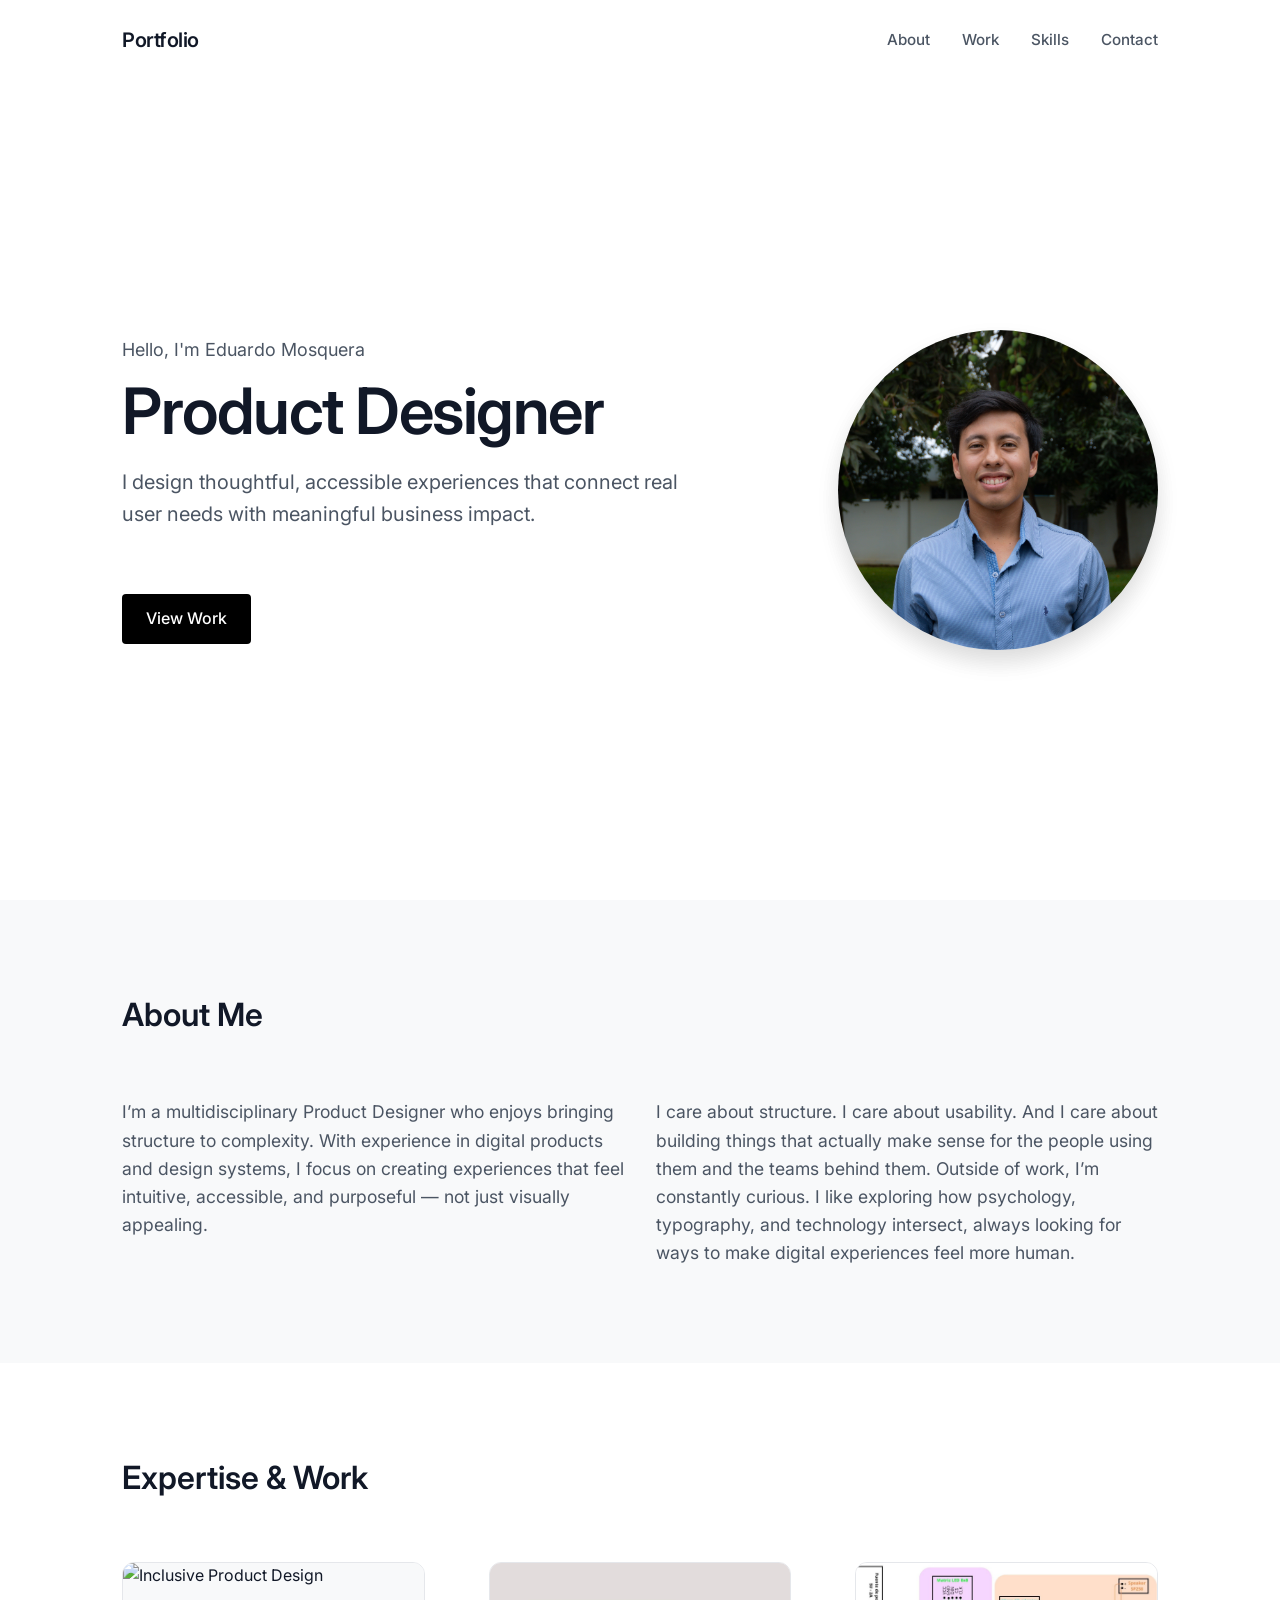
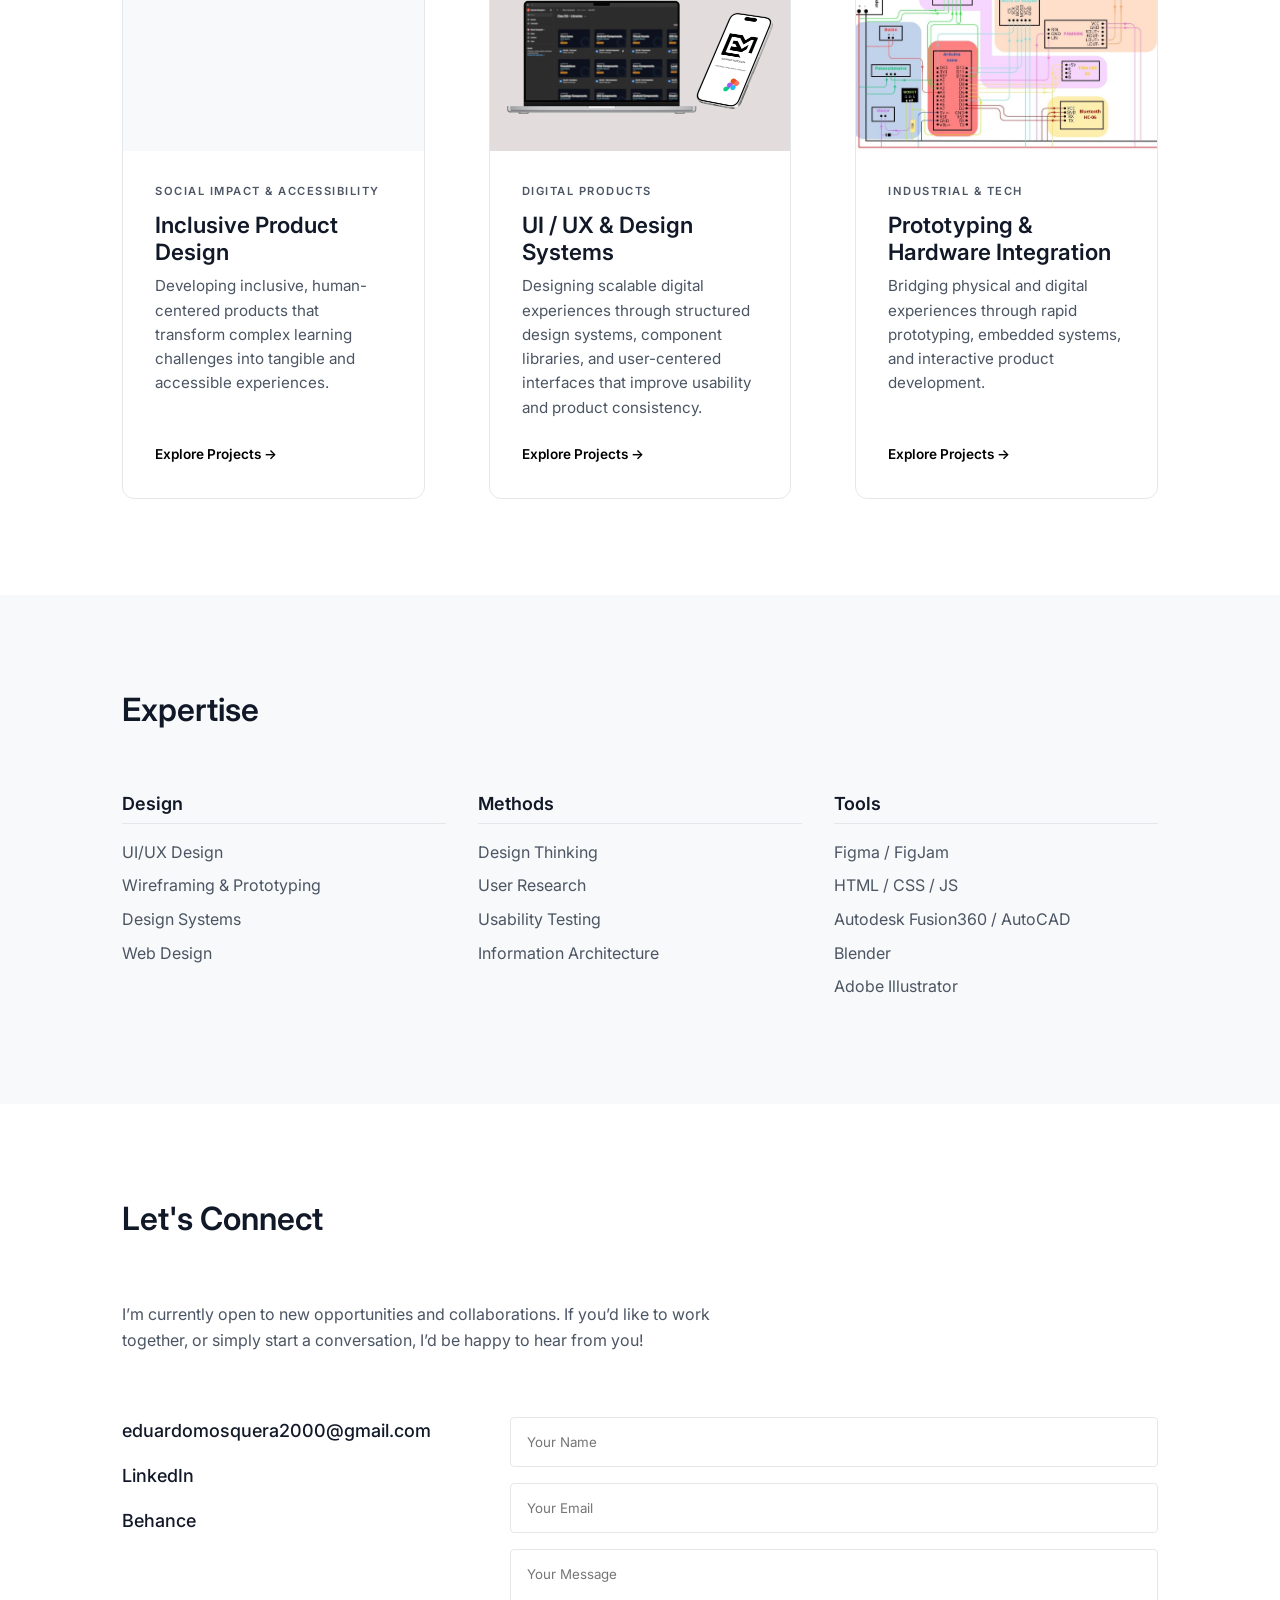
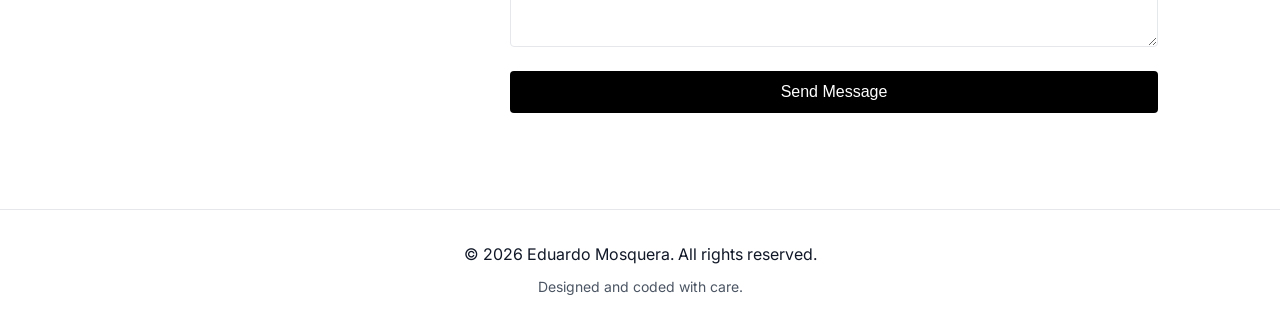
==== index.html @ 718bc2f7 "Update index.html" ====
<!DOCTYPE html>
<html lang="en">
<head>
  <meta charset="UTF-8">
  <meta name="viewport" content="width=device-width, initial-scale=1.0">
  <title>Eduardo Mosquera | Product Designer</title>
  <meta name="description" content="Portfolio of Eduardo Mosquera, a UI|UX-focused Product Designer.">
  
  <link rel="preconnect" href="https://fonts.googleapis.com">
  <link rel="preconnect" href="https://fonts.gstatic.com" crossorigin>
  <link href="https://fonts.googleapis.com/css2?family=Inter:wght@300;400;500;600&display=swap" rel="stylesheet">
  
  <link rel="stylesheet" href="style.css">
  
  <link rel="icon" type="image/png" href="assets/images/favicon.png">
  <link rel="apple-touch-icon" href="assets/images/favicon.png">
</head>
<body>

  <header id="header">
    <div class="container header-content">
      <a href="#" class="logo">Portfolio</a>
      <nav>
        <ul class="nav-links">
          <li><a href="#about">About</a></li>
          <li><a href="#projects">Work</a></li>
          <li><a href="#skills">Skills</a></li>
          <li><a href="#contact">Contact</a></li>
        </ul>
      </nav>
    </div>
  </header>

 <main>
  <section id="hero" class="container">
      <div class="hero-wrapper fade-in-up">
        
        <div class="hero-content">
          <p class="greeting">Hello, I'm Eduardo Mosquera</p>
          <h1 class="title">Product Designer</h1>
          <p class="value-prop">
            I design thoughtful, accessible experiences that connect real user needs with meaningful business impact.
          </p>
          <a href="#projects" class="btn btn-primary">View Work</a>
        </div>

        <div class="hero-image-container">
          <div class="profile-placeholder">
            <img src="assets/images/eduardo-profile.jpeg" alt="Eduardo Mosquera" class="profile-img">
          </div>
          
          </div>

      </div>
    </section>

    <section id="about" class="bg-alt">
      <div class="container section-content fade-in">
        <h2 class="section-title">About Me</h2>
        <div class="about-grid">
          <p>
            I’m a multidisciplinary Product Designer who enjoys bringing structure to complexity. With experience in digital products and design systems, I focus on creating experiences that feel intuitive, accessible, and purposeful — not just visually appealing.
          </p>
          <p>
            I care about structure. I care about usability. And I care about building things that actually make sense for the people using them and the teams behind them. Outside of work, I’m constantly curious. I like exploring how psychology, typography, and technology intersect, always looking for ways to make digital experiences feel more human.
          </p>
        </div>
      </div>
    </section>

    <section id="projects">
  <div class="container section-content fade-in">
    <h2 class="section-title">Expertise & Work</h2>
    <div class="projects-grid">
      
      <a href="category-inclusive-design.html" class="project-card">
        <div class="project-img-container">
          <img src="assets/images/inclusive-design-thumb.JPG" alt="Inclusive Product Design" class="project-img">
        </div>
        <div class="project-info">
          <span class="category-tag">Social Impact & Accessibility</span>
          <h3>Inclusive Product Design</h3>
          <p>Developing inclusive, human-centered products that transform complex learning challenges into tangible and accessible experiences.</p>
          <span class="view-more">Explore Projects →</span>
        </div>
      </a>

      <a href="category-ui-ux.html" class="project-card">
        <div class="project-img-container">
          <img src="assets/images/ui-ux-thumb.jpg" alt="UI/UX and Design Systems" class="project-img">
        </div>
        <div class="project-info">
          <span class="category-tag">Digital Products</span>
          <h3>UI / UX & Design Systems</h3>
          <p>Designing scalable digital experiences through structured design systems, component libraries, and user-centered interfaces that improve usability and product consistency.</p>
          <span class="view-more">Explore Projects →</span>
        </div>
      </a>

      <a href="category-prototyping.html" class="project-card">
        <div class="project-img-container">
          <img src="assets/images/hardware-thumb.jpg" alt="Prototyping and Hardware" class="project-img">
        </div>
        <div class="project-info">
          <span class="category-tag">Industrial & Tech</span>
          <h3>Prototyping & Hardware Integration</h3>
          <p>Bridging physical and digital experiences through rapid prototyping, embedded systems, and interactive product development.</p>
          <span class="view-more">Explore Projects →</span>
        </div>
      </a>

    </div>
  </div>
</section>

    <section id="skills" class="bg-alt">
      <div class="container section-content fade-in">
        <h2 class="section-title">Expertise</h2>
        <div class="skills-grid">
          <div class="skill-category">
            <h3>Design</h3>
            <ul>
              <li>UI/UX Design</li>
              <li>Wireframing & Prototyping</li>
              <li>Design Systems</li>
              <li>Web Design</li>
            </ul>
          </div>
          <div class="skill-category">
            <h3>Methods</h3>
            <ul>
              <li>Design Thinking</li>
              <li>User Research</li>
              <li>Usability Testing</li>
              <li>Information Architecture</li>
            </ul>
          </div>
          <div class="skill-category">
            <h3>Tools</h3>
            <ul>
              <li>Figma / FigJam</li>
              <li>HTML / CSS / JS</li>
              <li>Autodesk Fusion360 / AutoCAD</li>
              <li>Blender</li>
              <li>Adobe Illustrator</li>
            </ul>
          </div>
        </div>
      </div>
    </section>

    <section id="contact">
      <div class="container section-content fade-in">
        <h2 class="section-title">Let's Connect</h2>
        <p class="contact-subtitle">I’m currently open to new opportunities and collaborations. If you’d like to work together, or simply start a conversation, I’d be happy to hear from you!</p>
        
        <div class="contact-layout">
          <div class="contact-links">
            <a href="mailto:hello@example.com" class="contact-link">eduardomosquera2000@gmail.com</a>
            <a href="https://linkedin.com/in/eduardo-mosquera-design" target="_blank" rel="noopener noreferrer" class="contact-link">LinkedIn</a>
            <a href="https://behance.net/eduardomosquera1" target="_blank" rel="noopener noreferrer" class="contact-link">Behance</a>
          </div>
          
          <form class="contact-form" onsubmit="event.preventDefault();">
            <div class="form-group">
              <label for="name" class="sr-only">Name</label>
              <input type="text" id="name" placeholder="Your Name" required>
            </div>
            <div class="form-group">
              <label for="email" class="sr-only">Email</label>
              <input type="email" id="email" placeholder="Your Email" required>
            </div>
            <div class="form-group">
              <label for="message" class="sr-only">Message</label>
              <textarea id="message" rows="4" placeholder="Your Message" required></textarea>
            </div>
            <button type="submit" class="btn btn-primary">Send Message</button>
          </form>
        </div>
      </div>
    </section>
  </main>

  <footer>
    <div class="container">
      <p>&copy; <span id="year"></span> Eduardo Mosquera. All rights reserved.</p>
      <p class="footer-note">Designed and coded with care.</p>
    </div>
  </footer>

  <script src="script.js"></script>
</body>

</html>
---- style.css ----
/* =========================================
   Variables & Reset
   ========================================= */
:root {
  /* Colors */
  --bg-primary: #ffffff;
  --bg-alt: #f8f9fa;
  --text-primary: #111827;
  --text-secondary: #4b5563;
  --accent: #000000;
  --accent-hover: #374151;
  --border-color: #e5e7eb;

  /* Typography */
  --font-main: 'Inter', sans-serif;
  
  /* Spacing */
  --space-sm: 0.5rem;
  --space-md: 1rem;
  --space-lg: 2rem;
  --space-xl: 4rem;
  --space-2xl: 6rem;

  /* Layout */
  --max-width: 1100px;
  --header-height: 80px;

  /* Transitions */
  --transition-smooth: all 0.3s cubic-bezier(0.25, 0.8, 0.25, 1);
}

* {
  margin: 0;
  padding: 0;
  box-sizing: border-box;
}

html {
  scroll-behavior: smooth;
  scroll-padding-top: var(--header-height); /* Prevents header from hiding content */
}

body {
  font-family: var(--font-main);
  background-color: var(--bg-primary);
  color: var(--text-primary);
  line-height: 1.6;
  -webkit-font-smoothing: antialiased;
}

/* =========================================
   Typography & Utilities
   ========================================= */
h1, h2, h3 {
  font-weight: 600;
  line-height: 1.2;
}

a {
  text-decoration: none;
  color: inherit;
  transition: var(--transition-smooth);
}

.container {
  max-width: var(--max-width);
  margin: 0 auto;
  padding: 0 var(--space-lg);
}

.bg-alt {
  background-color: var(--bg-alt);
}

.section-title {
  font-size: 2rem;
  margin-bottom: var(--space-xl);
  position: relative;
}

.section-content {
  padding: var(--space-2xl) var(--space-lg);
}

.sr-only {
  position: absolute;
  width: 1px;
  height: 1px;
  padding: 0;
  margin: -1px;
  overflow: hidden;
  clip: rect(0, 0, 0, 0);
  border: 0;
}

/* =========================================
   Buttons
   ========================================= */
.btn {
  display: inline-block;
  padding: 0.75rem 1.5rem;
  font-weight: 500;
  border-radius: 4px;
  cursor: pointer;
  border: none;
  transition: var(--transition-smooth);
  font-size: 1rem;
}

.btn-primary {
  background-color: var(--accent);
  color: #ffffff;
}

.btn-primary:hover {
  background-color: var(--accent-hover);
  transform: translateY(-2px);
  box-shadow: 0 4px 12px rgba(0, 0, 0, 0.1);
}

/* =========================================
   Header & Navigation
   ========================================= */
header {
  position: fixed;
  top: 0;
  width: 100%;
  height: var(--header-height);
  background-color: rgba(255, 255, 255, 0.9);
  backdrop-filter: blur(8px);
  z-index: 1000;
  transition: box-shadow 0.3s ease;
}

header.scrolled {
  box-shadow: 0 1px 3px rgba(0, 0, 0, 0.05);
}

.header-content {
  display: flex;
  justify-content: space-between;
  align-items: center;
  height: 100%;
}

.logo {
  font-size: 1.25rem;
  font-weight: 600;
  letter-spacing: -0.5px;
}

.nav-links {
  list-style: none;
  display: flex;
  gap: var(--space-lg);
}

.nav-links a {
  font-size: 0.95rem;
  color: var(--text-secondary);
  font-weight: 500;
}

.nav-links a:hover {
  color: var(--accent);
}

/* =========================================
   Hero Section
   ========================================= */
#hero {
  min-height: 100vh;
  display: flex;
  align-items: center;
  padding-top: var(--header-height);
}

.hero-content {
  max-width: 600px;
}

.greeting {
  font-size: 1.125rem;
  color: var(--text-secondary);
  margin-bottom: var(--space-sm);
}

.title {
  font-size: clamp(3rem, 5vw, 4.5rem);
  letter-spacing: -1.5px;
  margin-bottom: var(--space-md);
}

.value-prop {
  font-size: 1.25rem;
  color: var(--text-secondary);
  margin-bottom: var(--space-xl);
}
.hero-wrapper {
  display: flex;
  flex-direction: column-reverse; /* On mobile, text is below the image */
  align-items: center;
  gap: var(--space-xl);
  width: 100%;
}

.hero-content {
  max-width: 600px;
  text-align: center; /* Center text on mobile to match the stacked image */
}

.hero-image-container {
  flex-shrink: 0;
}

/* Styles for the placeholder and the actual image */
.profile-placeholder,
.profile-img {
  width: 240px;
  height: 240px;
  border-radius: 50%; /* Makes it a perfect circle */
  object-fit: cover; /* Ensures your photo doesn't stretch */
  box-shadow: 0 12px 24px rgba(0, 0, 0, 0.08); /* Subtle elegance */
}

/* Specific to the placeholder to make it look neat until you add a real photo */
.profile-placeholder {
  background-color: var(--bg-alt);
  border: 1px solid var(--border-color);
  display: flex;
  align-items: center;
  justify-content: center;
  color: var(--text-secondary);
  font-size: 0.875rem;
}

/* Media Query for Tablets and Desktop */
@media (min-width: 768px) {
  .hero-wrapper {
    flex-direction: row; /* Side-by-side layout */
    justify-content: space-between;
  }
  
  .hero-content {
    text-align: left; /* Align text back to the left */
  }
  
  .profile-placeholder, 
  .profile-img {
    width: 320px;
    height: 320px;
  }
  }

/* =========================================
   About Section
   ========================================= */
.about-grid {
  display: grid;
  gap: var(--space-lg);
  color: var(--text-secondary);
  font-size: 1.1rem;
}

/* =========================================
   Projects Section (The 3 Pillars)
   ========================================= */

/* Grid layout optimized for 3 categories */
.projects-grid {
  display: grid;
  grid-template-columns: repeat(auto-fit, minmax(300px, 1fr));
  gap: var(--space-xl); /* Increased gap for more breathing room (whitespace) */
}

/* Base Card Style */
.project-card {
  background: var(--bg-primary);
  border: 1px solid var(--border-color);
  border-radius: 12px; /* Slightly rounder for a more modern feel */
  overflow: hidden;
  text-decoration: none; /* Removes link underline */
  color: inherit;       /* Keeps text color consistent */
  display: flex;
  flex-direction: column;
  transition: var(--transition-smooth);
}

.project-card:hover {
  transform: translateY(-8px);
  box-shadow: 0 20px 40px rgba(0, 0, 0, 0.08);
  border-color: var(--accent); /* Subtle highlight border */
}

/* Image Container with 16:10 Ratio */
.project-img-container {
  width: 100%;
  aspect-ratio: 16 / 10;
  overflow: hidden;
  background-color: var(--bg-alt);
}

.project-img {
  width: 100%;
  height: 100%;
  object-fit: cover;
  transition: transform 0.6s cubic-bezier(0.25, 0.8, 0.25, 1);
  display: block;
}

.project-card:hover .project-img {
  transform: scale(1.08); /* Smoother and slightly deeper zoom */
}

/* Content inside the card */
.project-info {
  padding: var(--space-lg);
  display: flex;
  flex-direction: column;
  flex-grow: 1; /* Ensures all cards match height if descriptions vary */
}

/* Small Label above Title */
.category-tag {
  display: block;
  font-size: 0.7rem;
  font-weight: 600;
  text-transform: uppercase;
  letter-spacing: 1.5px;
  color: var(--text-secondary);
  margin-bottom: 0.75rem;
}

.project-info h3 {
  margin-bottom: var(--space-sm);
  font-size: 1.4rem; /* Slightly larger title for impact */
  font-weight: 600;
}

.project-info p {
  font-size: 0.95rem;
  color: var(--text-secondary);
  line-height: 1.6;
  margin-bottom: auto; /* Pushes the "View more" to the bottom */
}

/* "Explore Projects" CTA at the bottom */
.view-more {
  display: inline-block;
  margin-top: 1.5rem;
  font-size: 0.85rem;
  font-weight: 600;
  color: var(--accent);
  transition: transform 0.3s ease;
}

/* Animation: Arrow moves right on hover */
.project-card:hover .view-more {
  transform: translateX(8px);
}

/* Desktop Polish: Ensure 3 columns if space allows */
@media (min-width: 1024px) {
  .projects-grid {
    grid-template-columns: repeat(3, 1fr);
  }
}
/* =========================================
   Skills Section
   ========================================= */
.skills-grid {
  display: grid;
  grid-template-columns: repeat(auto-fit, minmax(200px, 1fr));
  gap: var(--space-lg);
}

.skill-category h3 {
  font-size: 1.125rem;
  margin-bottom: var(--space-md);
  border-bottom: 1px solid var(--border-color);
  padding-bottom: var(--space-sm);
}

.skill-category ul {
  list-style: none;
}

.skill-category li {
  color: var(--text-secondary);
  margin-bottom: var(--space-sm);
}

/* =========================================
   Contact Section
   ========================================= */
.contact-subtitle {
  color: var(--text-secondary);
  margin-bottom: var(--space-xl);
  max-width: 600px;
}

.contact-layout {
  display: grid;
  grid-template-columns: 1fr;
  gap: var(--space-xl);
}

.contact-links {
  display: flex;
  flex-direction: column;
  gap: var(--space-md);
}

.contact-link {
  font-size: 1.125rem;
  font-weight: 500;
  display: inline-block;
  width: fit-content;
  position: relative;
}

.contact-link::after {
  content: '';
  position: absolute;
  width: 100%;
  height: 1px;
  bottom: 0;
  left: 0;
  background-color: var(--accent);
  transform: scaleX(0);
  transform-origin: bottom right;
  transition: transform 0.3s ease-out;
}

.contact-link:hover::after {
  transform: scaleX(1);
  transform-origin: bottom left;
}

.contact-form {
  display: flex;
  flex-direction: column;
  gap: var(--space-md);
}

.form-group input,
.form-group textarea {
  width: 100%;
  padding: 1rem;
  border: 1px solid var(--border-color);
  border-radius: 4px;
  font-family: var(--font-main);
  background-color: var(--bg-primary);
  transition: var(--transition-smooth);
}

.form-group input:focus,
.form-group textarea:focus {
  outline: none;
  border-color: var(--accent);
}

/* =========================================
   Footer
   ========================================= */
footer {
  padding: var(--space-lg) 0;
  text-align: center;
  border-top: 1px solid var(--border-color);
}

.footer-note {
  color: var(--text-secondary);
  font-size: 0.875rem;
  margin-top: var(--space-sm);
}

/* =========================================
   Animations & Media Queries
   ========================================= */

/* Initial states for JS Observer */
.fade-in {
  opacity: 0;
  transform: translateY(20px);
  transition: opacity 0.6s ease-out, transform 0.6s ease-out;
}

.fade-in.appear {
  opacity: 1;
  transform: translateY(0);
}

/* Custom CSS animation for Hero text load */
.fade-in-up {
  animation: fadeInUp 0.8s cubic-bezier(0.25, 0.8, 0.25, 1) forwards;
}

@keyframes fadeInUp {
  from { opacity: 0; transform: translateY(30px); }
  to { opacity: 1; transform: translateY(0); }
}

@media (min-width: 768px) {
  .about-grid {
    grid-template-columns: 1fr 1fr;
  }
  
  .contact-layout {
    grid-template-columns: 1fr 2fr;
  }
}

@media (max-width: 600px) {
  .nav-links {
    display: none; /* In a real scenario, you'd add a hamburger menu toggle here */
  }
}
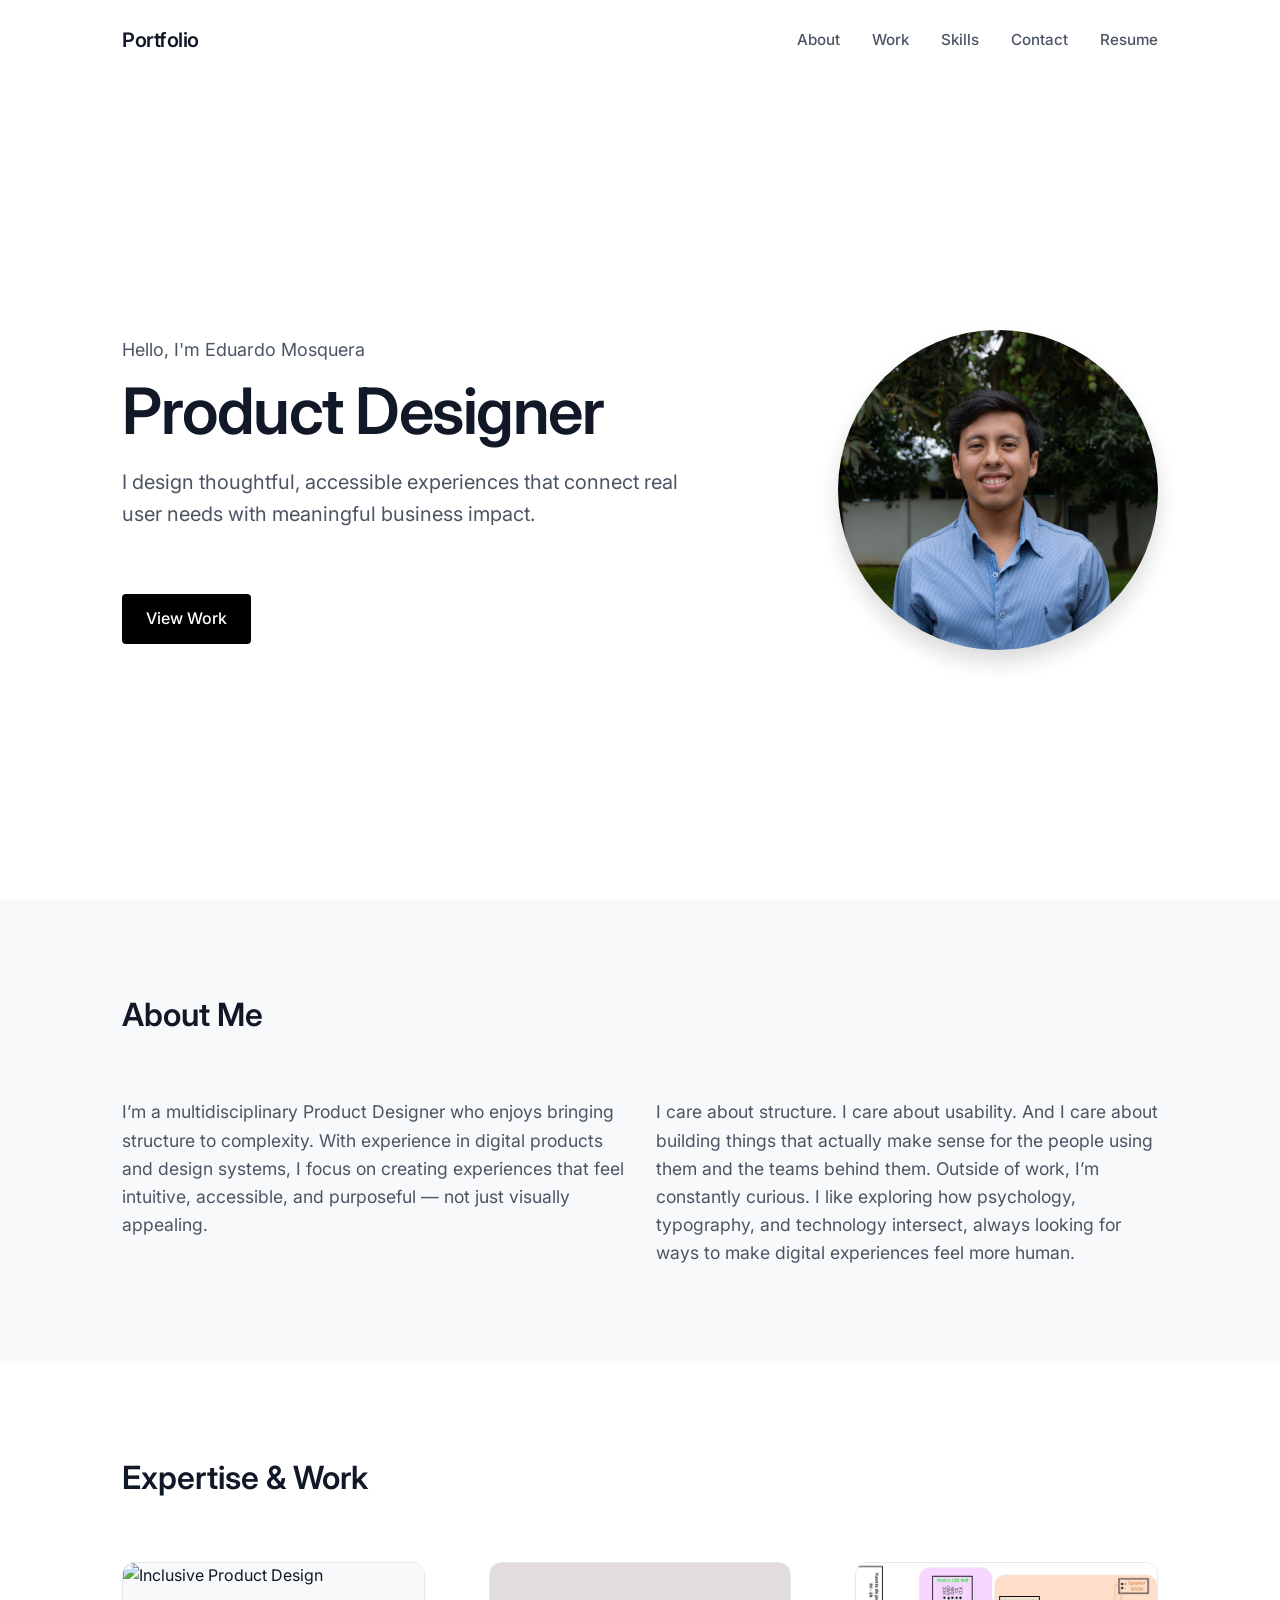
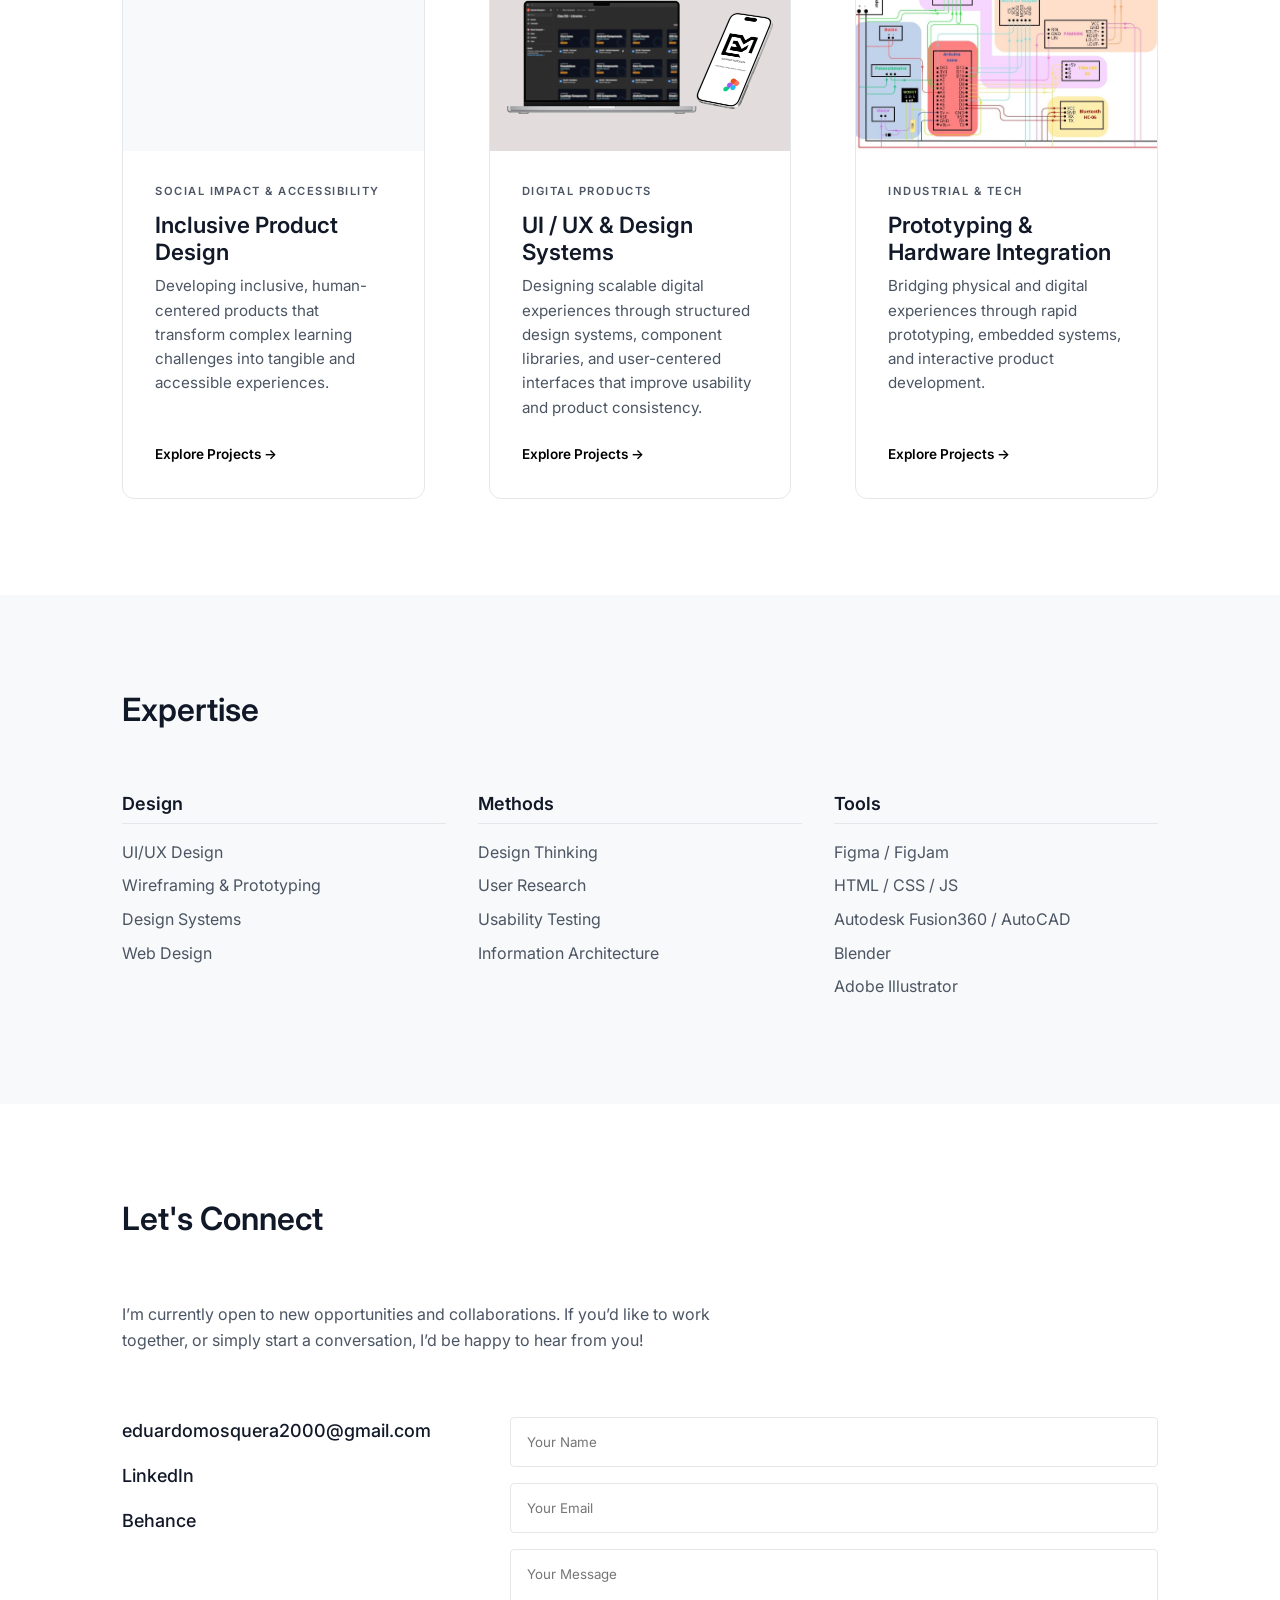
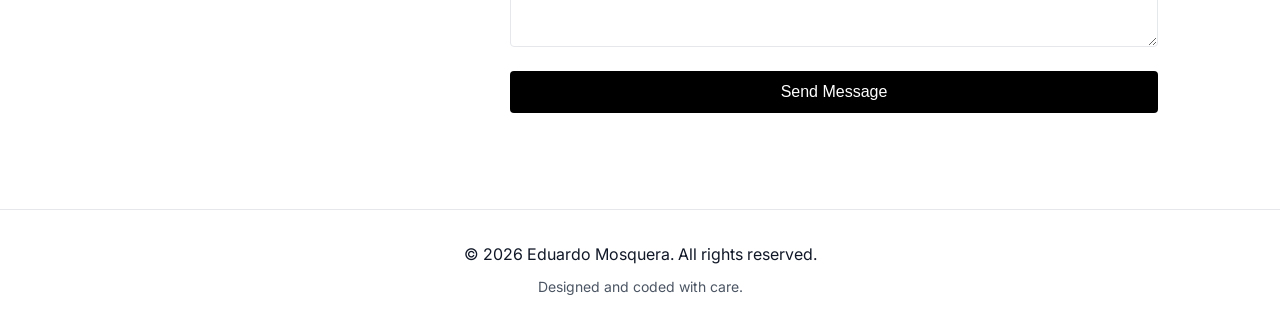
==== commit 050e88bf: "Update index.html added resume" ====
--- a/index.html
+++ b/index.html
@@ -26,6 +26,7 @@
           <li><a href="#projects">Work</a></li>
           <li><a href="#skills">Skills</a></li>
           <li><a href="#contact">Contact</a></li>
+          <li><a href="resume.html">Resume</a></li>
         </ul>
       </nav>
     </div>
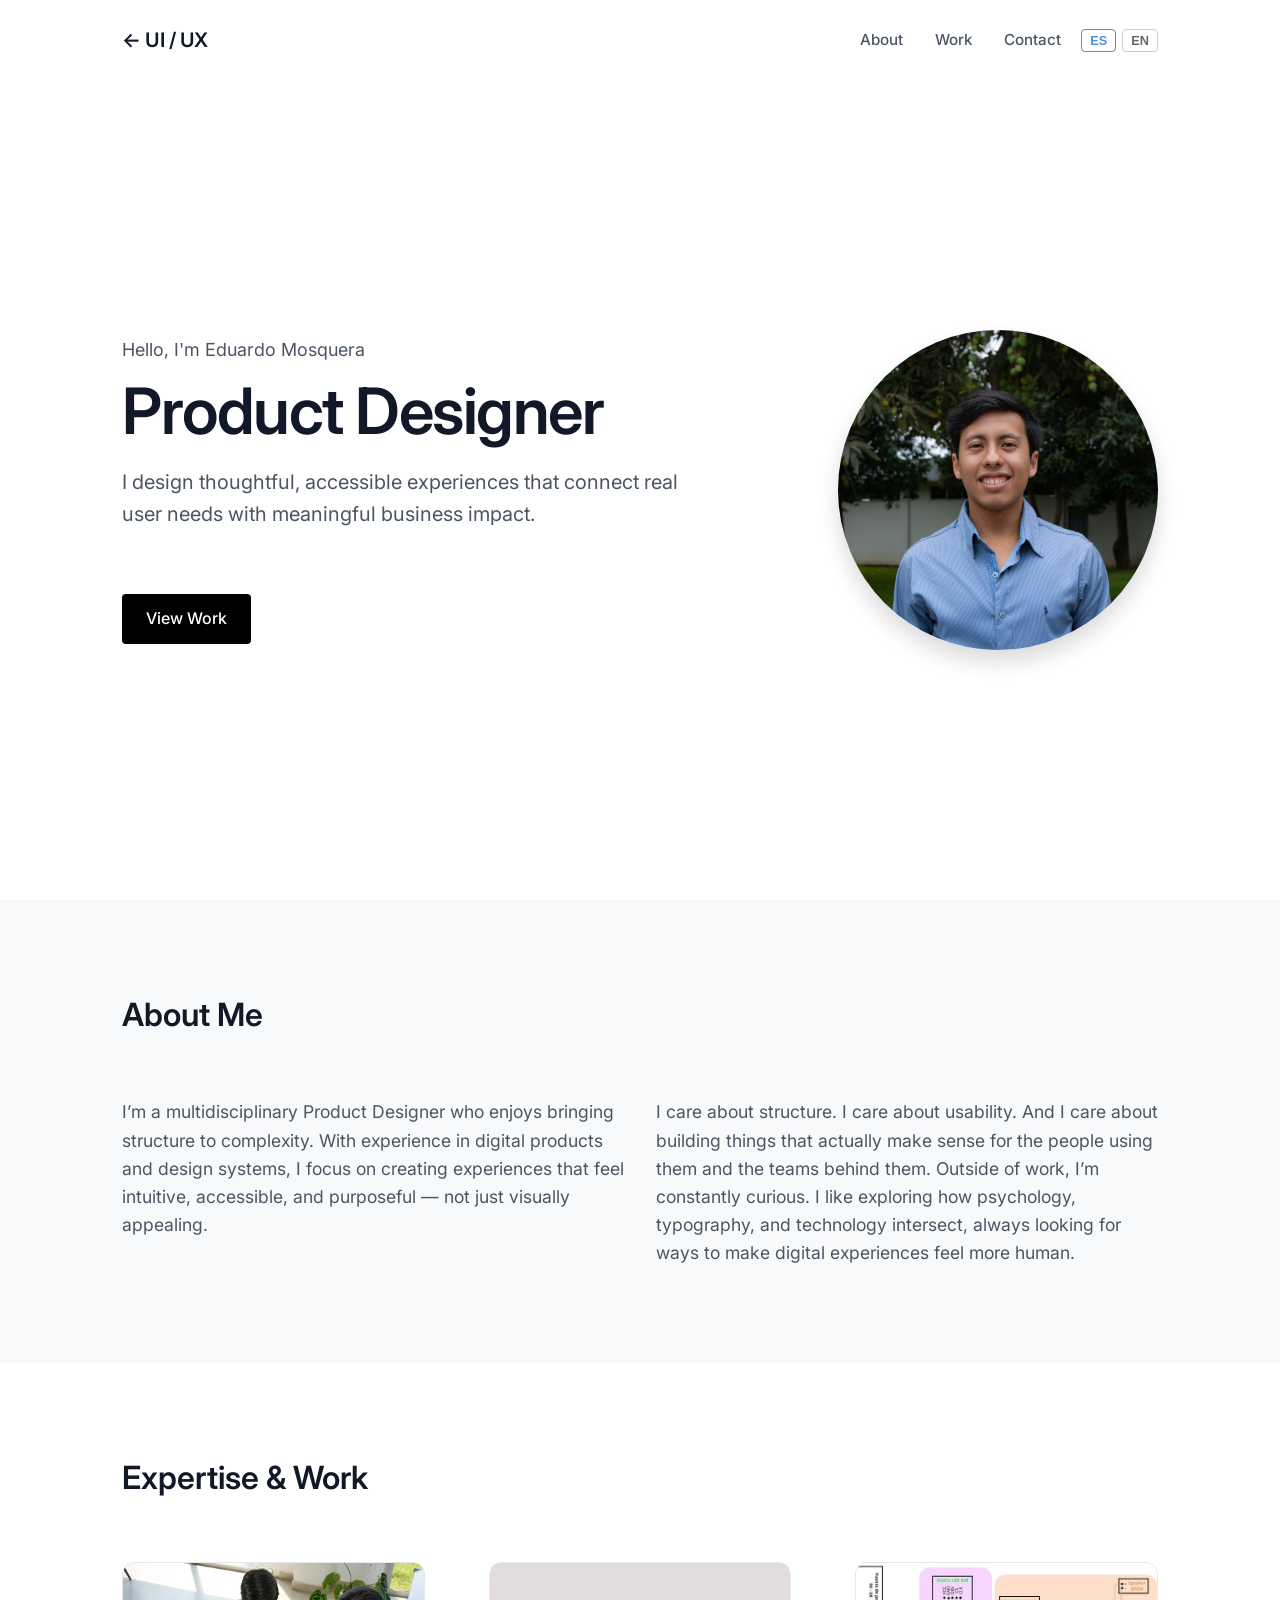
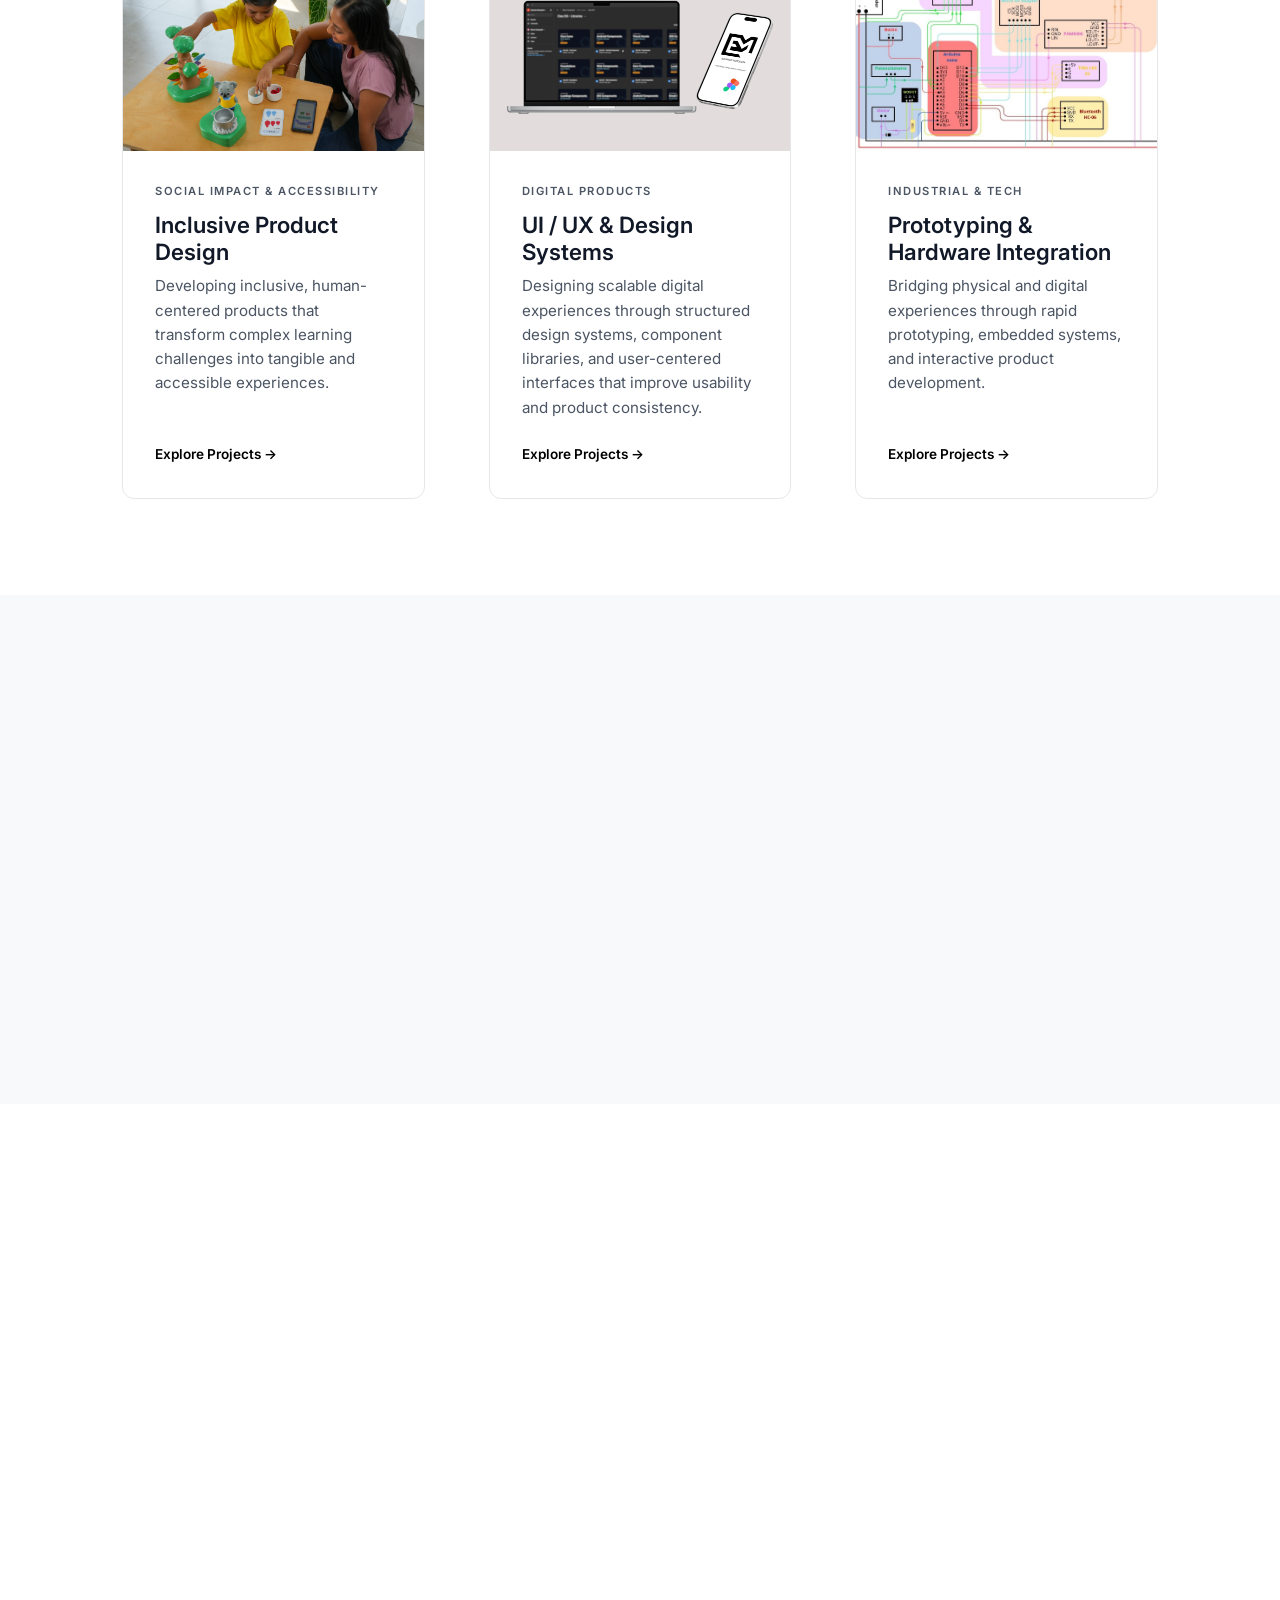
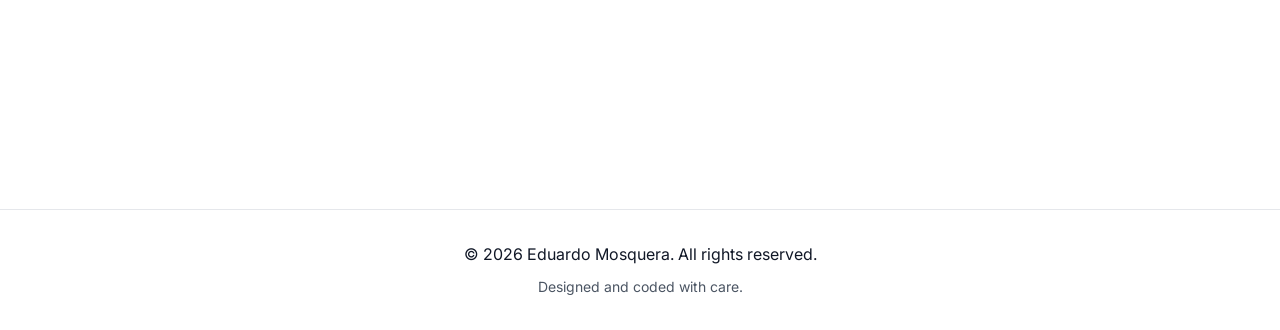
==== commit e9a5ee47: "Update index.html google translate" ====
--- a/index.html
+++ b/index.html
@@ -1,6 +1,7 @@
 <!DOCTYPE html>
 <html lang="en">
 <head>
+  <script src="https://t.contentsquare.net/uxa/6089cada52c6e.js"></script>
   <meta charset="UTF-8">
   <meta name="viewport" content="width=device-width, initial-scale=1.0">
   <title>Eduardo Mosquera | Product Designer</title>
@@ -11,29 +12,45 @@
   <link href="https://fonts.googleapis.com/css2?family=Inter:wght@300;400;500;600&display=swap" rel="stylesheet">
   
   <link rel="stylesheet" href="style.css">
-  
+
   <link rel="icon" type="image/png" href="assets/images/favicon.png">
   <link rel="apple-touch-icon" href="assets/images/favicon.png">
+
+  <!-- Estilos para los botones de idioma y ocultar banners de Google -->
+  <style>
+    .goog-te-banner-frame.skiptranslate, .goog-te-gadget-icon { display: none !important; }
+    body { top: 0px !important; }
+    .goog-tooltip { display: none !important; }
+    .goog-tooltip:hover { display: none !important; }
+    .goog-text-highlight { background-color: transparent !important; box-shadow: none !important; }
+  </style>
 </head>
 <body>
 
   <header id="header">
     <div class="container header-content">
-      <a href="#" class="logo">Portfolio</a>
-      <nav>
-        <ul class="nav-links">
+      <a href="category-ui-ux.html" class="logo">← UI / UX</a>
+      <nav style="display: flex; align-items: center; gap: 20px;">
+        <ul class="nav-links" style="margin: 0; padding: 0;">
           <li><a href="#about">About</a></li>
           <li><a href="#projects">Work</a></li>
-          <li><a href="#skills">Skills</a></li>
           <li><a href="#contact">Contact</a></li>
-          <li><a href="resume.html">Resume</a></li>
         </ul>
+
+        <!-- BOTONES VISIBLES PARA EL USUARIO -->
+        <div class="lang-selector" style="display: flex; align-items: center; gap: 6px;">
+          <button onclick="translatePage('es')" class="lang-btn" style="background: none; border: 1px solid #4A90E2; color: #4A90E2; padding: 3px 8px; border-radius: 4px; cursor: pointer; font-weight: bold; font-size: 0.8rem;">ES</button>
+          <button onclick="translatePage('en')" class="lang-btn" style="background: none; border: 1px solid #ccc; color: #666; padding: 3px 8px; border-radius: 4px; cursor: pointer; font-weight: bold; font-size: 0.8rem;">EN</button>
+        </div>
+
+        <!-- DIV OCULTO DONDE TRABAJA GOOGLE -->
+        <div id="google_translate_element" style="display:none;"></div>
       </nav>
     </div>
   </header>
 
- <main>
-  <section id="hero" class="container">
+  <main>
+    <section id="hero" class="container">
       <div class="hero-wrapper fade-in-up">
         
         <div class="hero-content">
@@ -49,8 +66,7 @@
           <div class="profile-placeholder">
             <img src="assets/images/eduardo-profile.jpeg" alt="Eduardo Mosquera" class="profile-img">
           </div>
-          
-          </div>
+        </div>
 
       </div>
     </section>
@@ -70,49 +86,49 @@
     </section>
 
     <section id="projects">
-  <div class="container section-content fade-in">
-    <h2 class="section-title">Expertise & Work</h2>
-    <div class="projects-grid">
-      
-      <a href="category-inclusive-design.html" class="project-card">
-        <div class="project-img-container">
-          <img src="assets/images/inclusive-design-thumb.JPG" alt="Inclusive Product Design" class="project-img">
-        </div>
-        <div class="project-info">
-          <span class="category-tag">Social Impact & Accessibility</span>
-          <h3>Inclusive Product Design</h3>
-          <p>Developing inclusive, human-centered products that transform complex learning challenges into tangible and accessible experiences.</p>
-          <span class="view-more">Explore Projects →</span>
-        </div>
-      </a>
-
-      <a href="category-ui-ux.html" class="project-card">
-        <div class="project-img-container">
-          <img src="assets/images/ui-ux-thumb.jpg" alt="UI/UX and Design Systems" class="project-img">
-        </div>
-        <div class="project-info">
-          <span class="category-tag">Digital Products</span>
-          <h3>UI / UX & Design Systems</h3>
-          <p>Designing scalable digital experiences through structured design systems, component libraries, and user-centered interfaces that improve usability and product consistency.</p>
-          <span class="view-more">Explore Projects →</span>
-        </div>
-      </a>
-
-      <a href="category-prototyping.html" class="project-card">
-        <div class="project-img-container">
-          <img src="assets/images/hardware-thumb.jpg" alt="Prototyping and Hardware" class="project-img">
-        </div>
-        <div class="project-info">
-          <span class="category-tag">Industrial & Tech</span>
-          <h3>Prototyping & Hardware Integration</h3>
-          <p>Bridging physical and digital experiences through rapid prototyping, embedded systems, and interactive product development.</p>
-          <span class="view-more">Explore Projects →</span>
-        </div>
-      </a>
-
-    </div>
-  </div>
-</section>
+      <div class="container section-content fade-in">
+        <h2 class="section-title">Expertise & Work</h2>
+        <div class="projects-grid">
+          
+          <a href="category-inclusive-design.html" class="project-card">
+            <div class="project-img-container">
+              <img src="assets/images/inclusive-design-thumb.jpg" alt="Inclusive Product Design" class="project-img">
+            </div>
+            <div class="project-info">
+              <span class="category-tag">Social Impact & Accessibility</span>
+              <h3>Inclusive Product Design</h3>
+              <p>Developing inclusive, human-centered products that transform complex learning challenges into tangible and accessible experiences.</p>
+              <span class="view-more">Explore Projects →</span>
+            </div>
+          </a>
+
+          <a href="category-ui-ux.html" class="project-card">
+            <div class="project-img-container">
+              <img src="assets/images/ui-ux-thumb.jpg" alt="UI/UX and Design Systems" class="project-img">
+            </div>
+            <div class="project-info">
+              <span class="category-tag">Digital Products</span>
+              <h3>UI / UX & Design Systems</h3>
+              <p>Designing scalable digital experiences through structured design systems, component libraries, and user-centered interfaces that improve usability and product consistency.</p>
+              <span class="view-more">Explore Projects →</span>
+            </div>
+          </a>
+
+          <a href="category-prototyping.html" class="project-card">
+            <div class="project-img-container">
+              <img src="assets/images/hardware-thumb.jpg" alt="Prototyping and Hardware" class="project-img">
+            </div>
+            <div class="project-info">
+              <span class="category-tag">Industrial & Tech</span>
+              <h3>Prototyping & Hardware Integration</h3>
+              <p>Bridging physical and digital experiences through rapid prototyping, embedded systems, and interactive product development.</p>
+              <span class="view-more">Explore Projects →</span>
+            </div>
+          </a>
+
+        </div>
+      </div>
+    </section>
 
     <section id="skills" class="bg-alt">
       <div class="container section-content fade-in">
@@ -157,23 +173,23 @@
         
         <div class="contact-layout">
           <div class="contact-links">
-            <a href="mailto:hello@example.com" class="contact-link">eduardomosquera2000@gmail.com</a>
+            <a href="mailto:eduardomosquera2000@gmail.com" class="contact-link">eduardomosquera2000@gmail.com</a>
             <a href="https://linkedin.com/in/eduardo-mosquera-design" target="_blank" rel="noopener noreferrer" class="contact-link">LinkedIn</a>
             <a href="https://behance.net/eduardomosquera1" target="_blank" rel="noopener noreferrer" class="contact-link">Behance</a>
           </div>
           
-          <form class="contact-form" onsubmit="event.preventDefault();">
+          <form class="contact-form" action="https://formspree.io/f/mbdqpdzl" method="POST">
             <div class="form-group">
               <label for="name" class="sr-only">Name</label>
-              <input type="text" id="name" placeholder="Your Name" required>
+              <input type="text" id="name" name="name" placeholder="Your Name" required>
             </div>
             <div class="form-group">
               <label for="email" class="sr-only">Email</label>
-              <input type="email" id="email" placeholder="Your Email" required>
+              <input type="email" id="email" name="email" placeholder="Your Email" required>
             </div>
             <div class="form-group">
               <label for="message" class="sr-only">Message</label>
-              <textarea id="message" rows="4" placeholder="Your Message" required></textarea>
+              <textarea id="message" name="message" rows="4" placeholder="Your Message" required></textarea>
             </div>
             <button type="submit" class="btn btn-primary">Send Message</button>
           </form>
@@ -190,8 +206,26 @@
   </footer>
 
   <script src="script.js"></script>
+
+  <!-- SCRIPTS DE TRADUCCIÓN (Al final de la página) -->
+  <script type="text/javascript">
+    function googleTranslateElementInit() {
+      new google.translate.TranslateElement({
+        pageLanguage: 'en',
+        includedLanguages: 'es,en',
+        autoDisplay: false
+      }, 'google_translate_element');
+    }
+
+    function translatePage(lang) {
+      const select = document.querySelector('.goog-te-combo');
+      if (select) {
+        select.value = lang;
+        select.dispatchEvent(new Event('change'));
+      }
+    }
+  </script>
+  <script type="text/javascript" src="//translate.google.com/translate_a/element.js?cb=googleTranslateElementInit"></script>
+
 </body>
-
 </html>
-
-
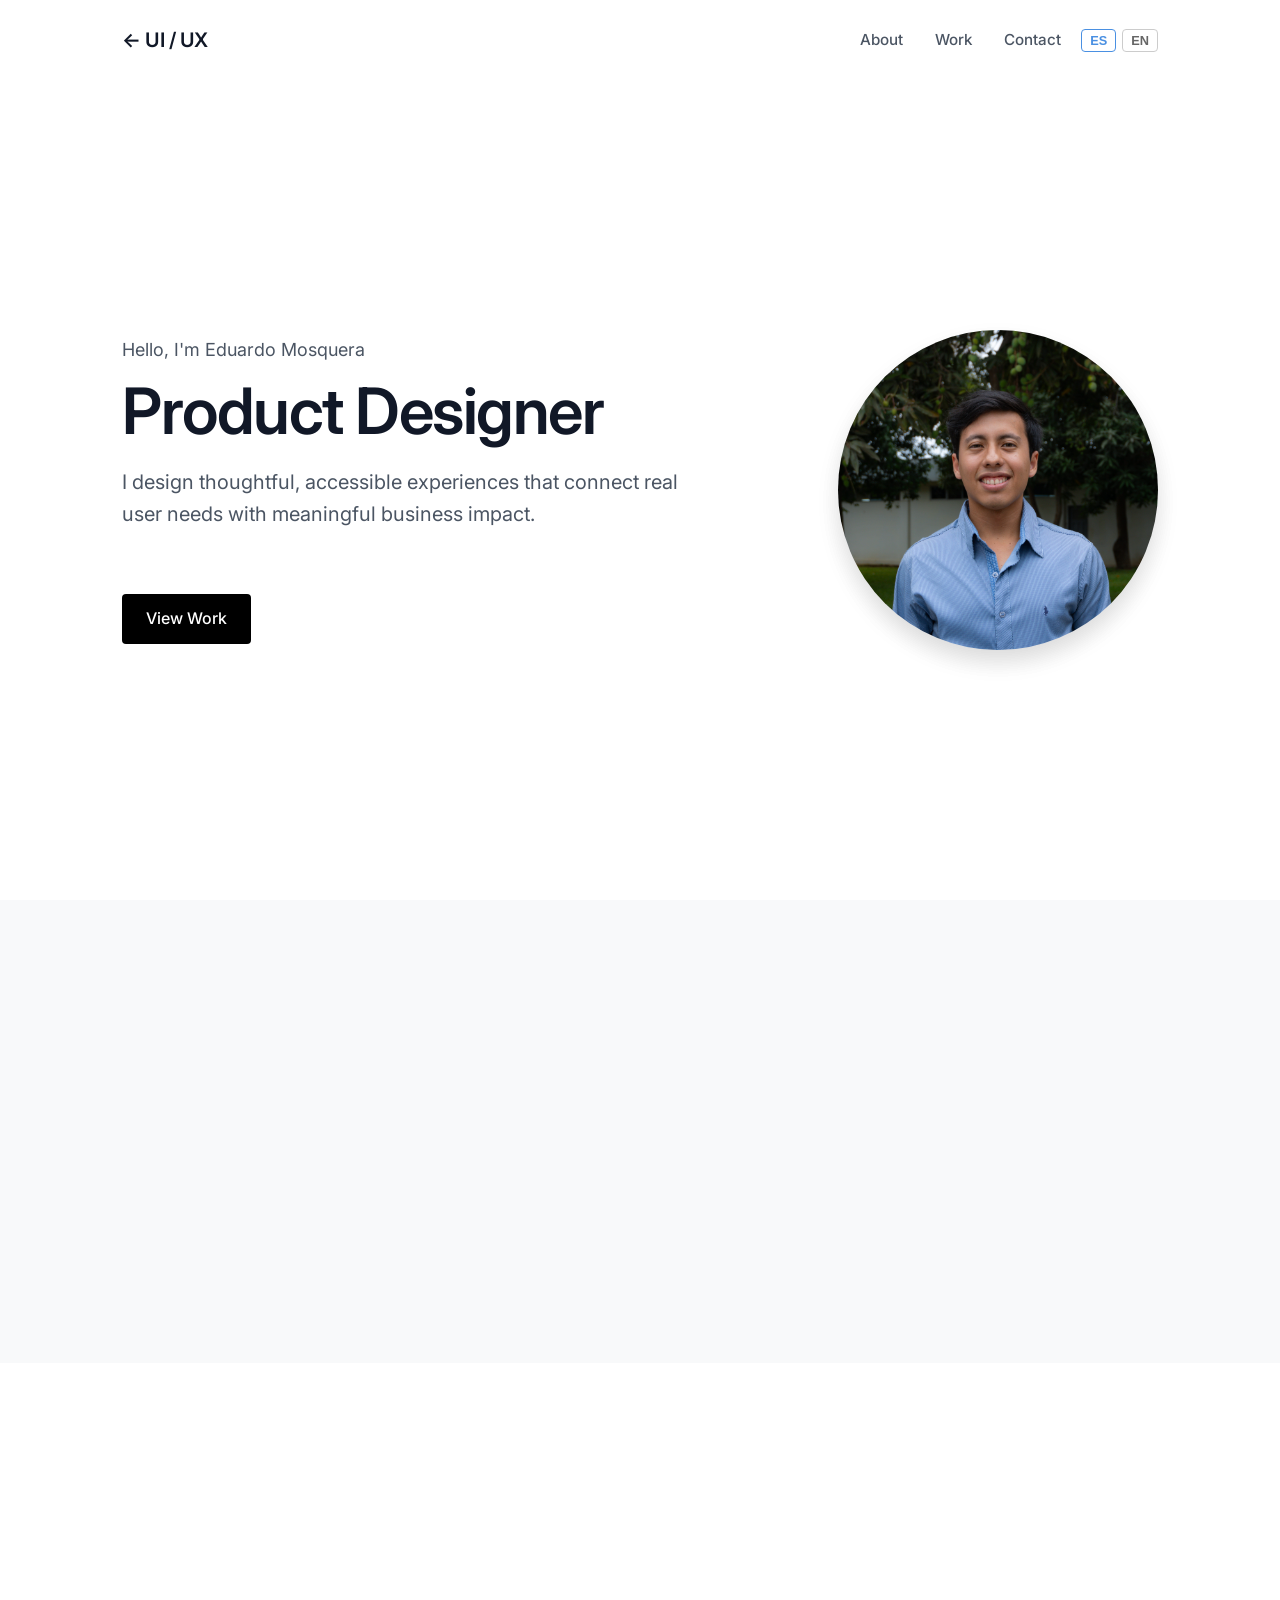
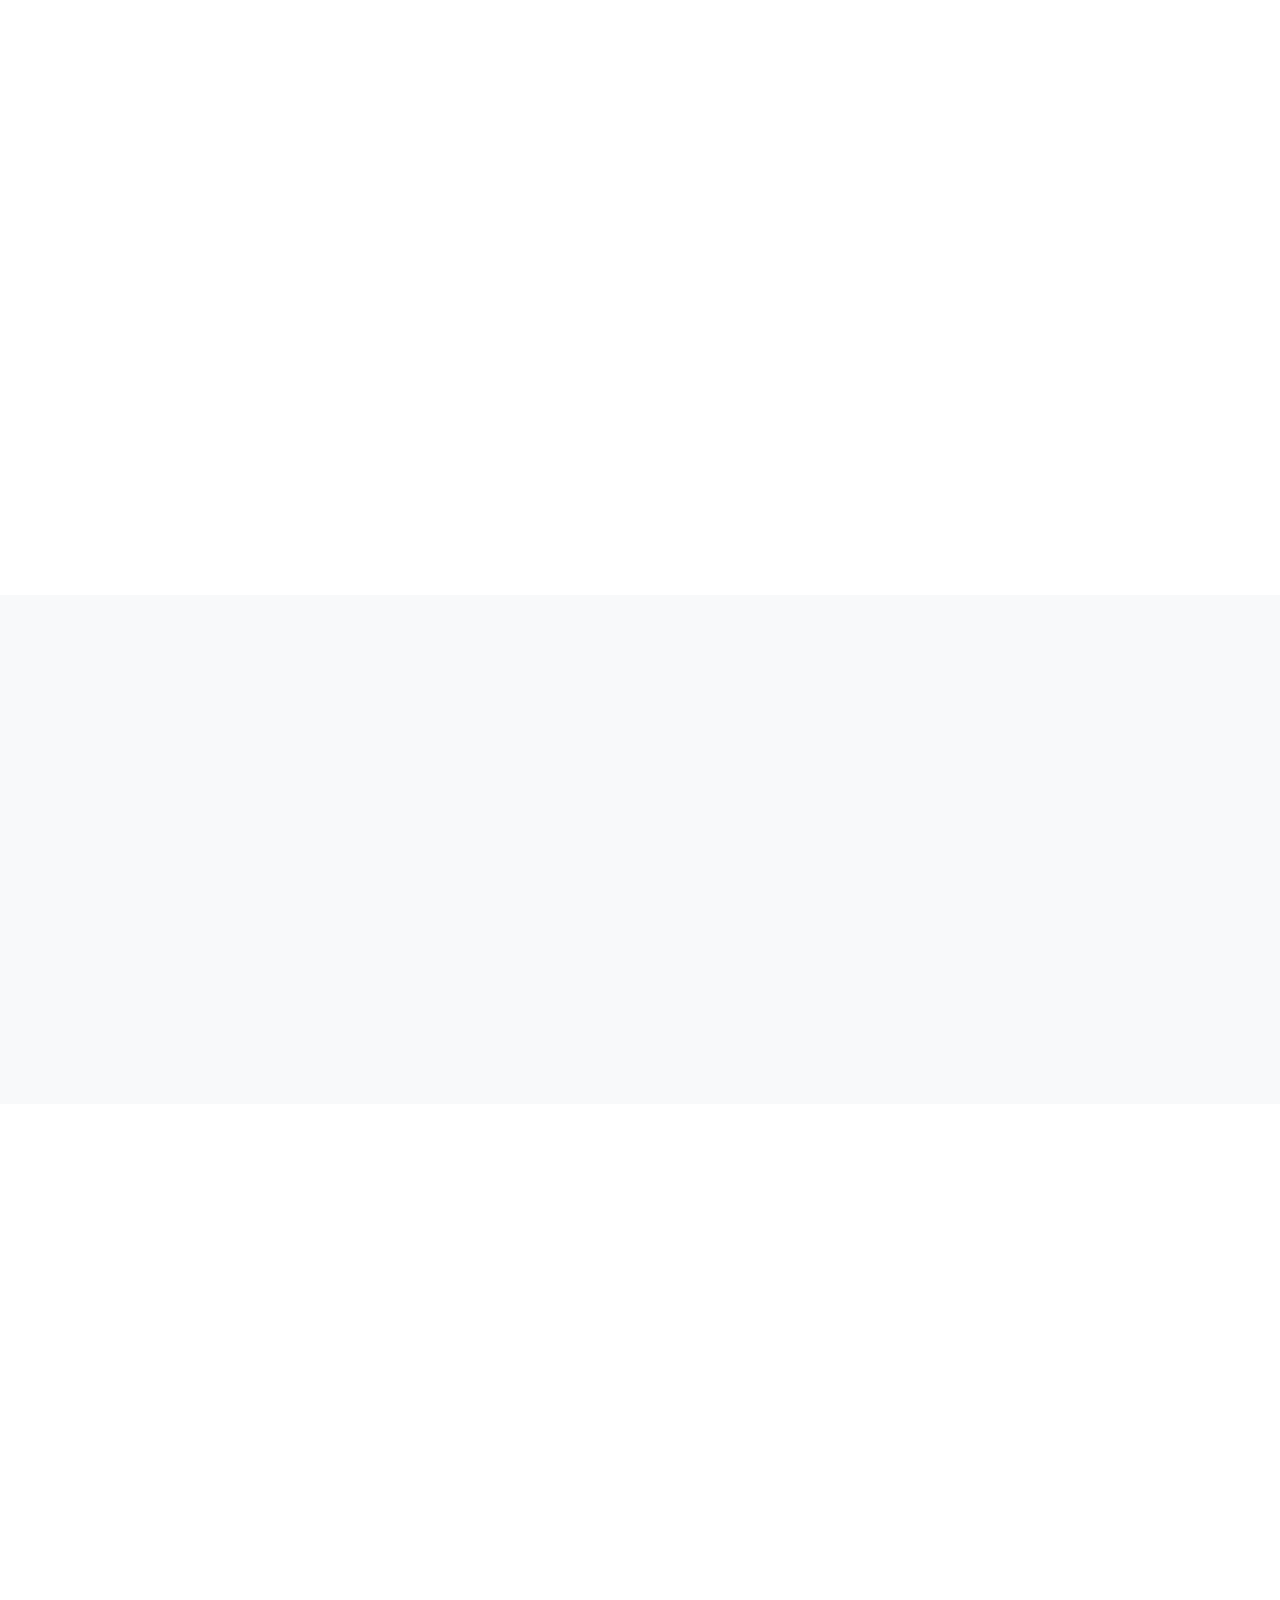
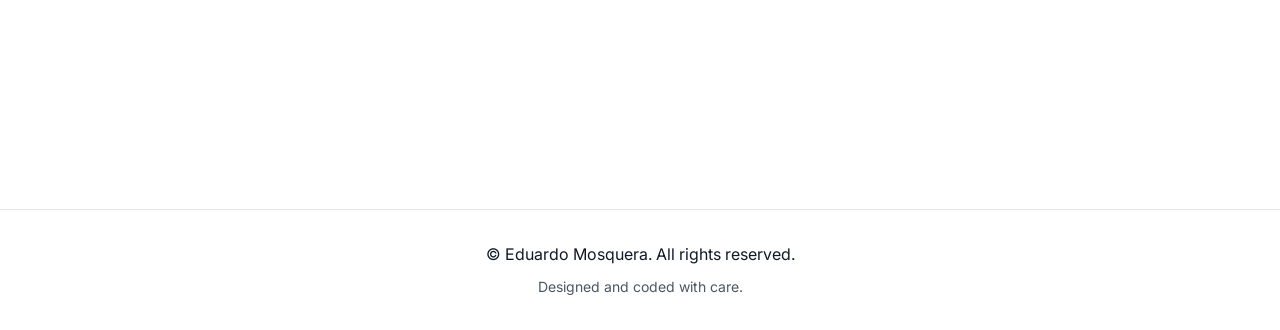
==== commit 54160022: "Update index.html google translate v2" ====
--- a/index.html
+++ b/index.html
@@ -205,9 +205,7 @@
     </div>
   </footer>
 
-  <script src="script.js"></script>
-
-  <!-- SCRIPTS DE TRADUCCIÓN (Al final de la página) -->
+<!-- SCRIPTS DE TRADUCCIÓN ROBUSTOS -->
   <script type="text/javascript">
     function googleTranslateElementInit() {
       new google.translate.TranslateElement({
@@ -218,11 +216,28 @@
     }
 
     function translatePage(lang) {
-      const select = document.querySelector('.goog-te-combo');
-      if (select) {
-        select.value = lang;
-        select.dispatchEvent(new Event('change'));
-      }
+      let attempts = 0;
+      const interval = setInterval(() => {
+        const select = document.querySelector('.goog-te-combo');
+        if (select) {
+          select.value = lang;
+          select.dispatchEvent(new Event('change'));
+          clearInterval(interval);
+        } else {
+          attempts++;
+          if (attempts > 10) { // Si pasa 1 segundo y no responde, fuerza la cookie
+            clearInterval(interval);
+            setTranslateCookie(lang);
+          }
+        }
+      }, 100);
+    }
+
+    function setTranslateCookie(lang) {
+      const domain = window.location.hostname;
+      document.cookie = `googtrans=/en/${lang}; path=/; domain=${domain}`;
+      document.cookie = `googtrans=/en/${lang}; path=/;`;
+      window.location.reload();
     }
   </script>
   <script type="text/javascript" src="//translate.google.com/translate_a/element.js?cb=googleTranslateElementInit"></script>
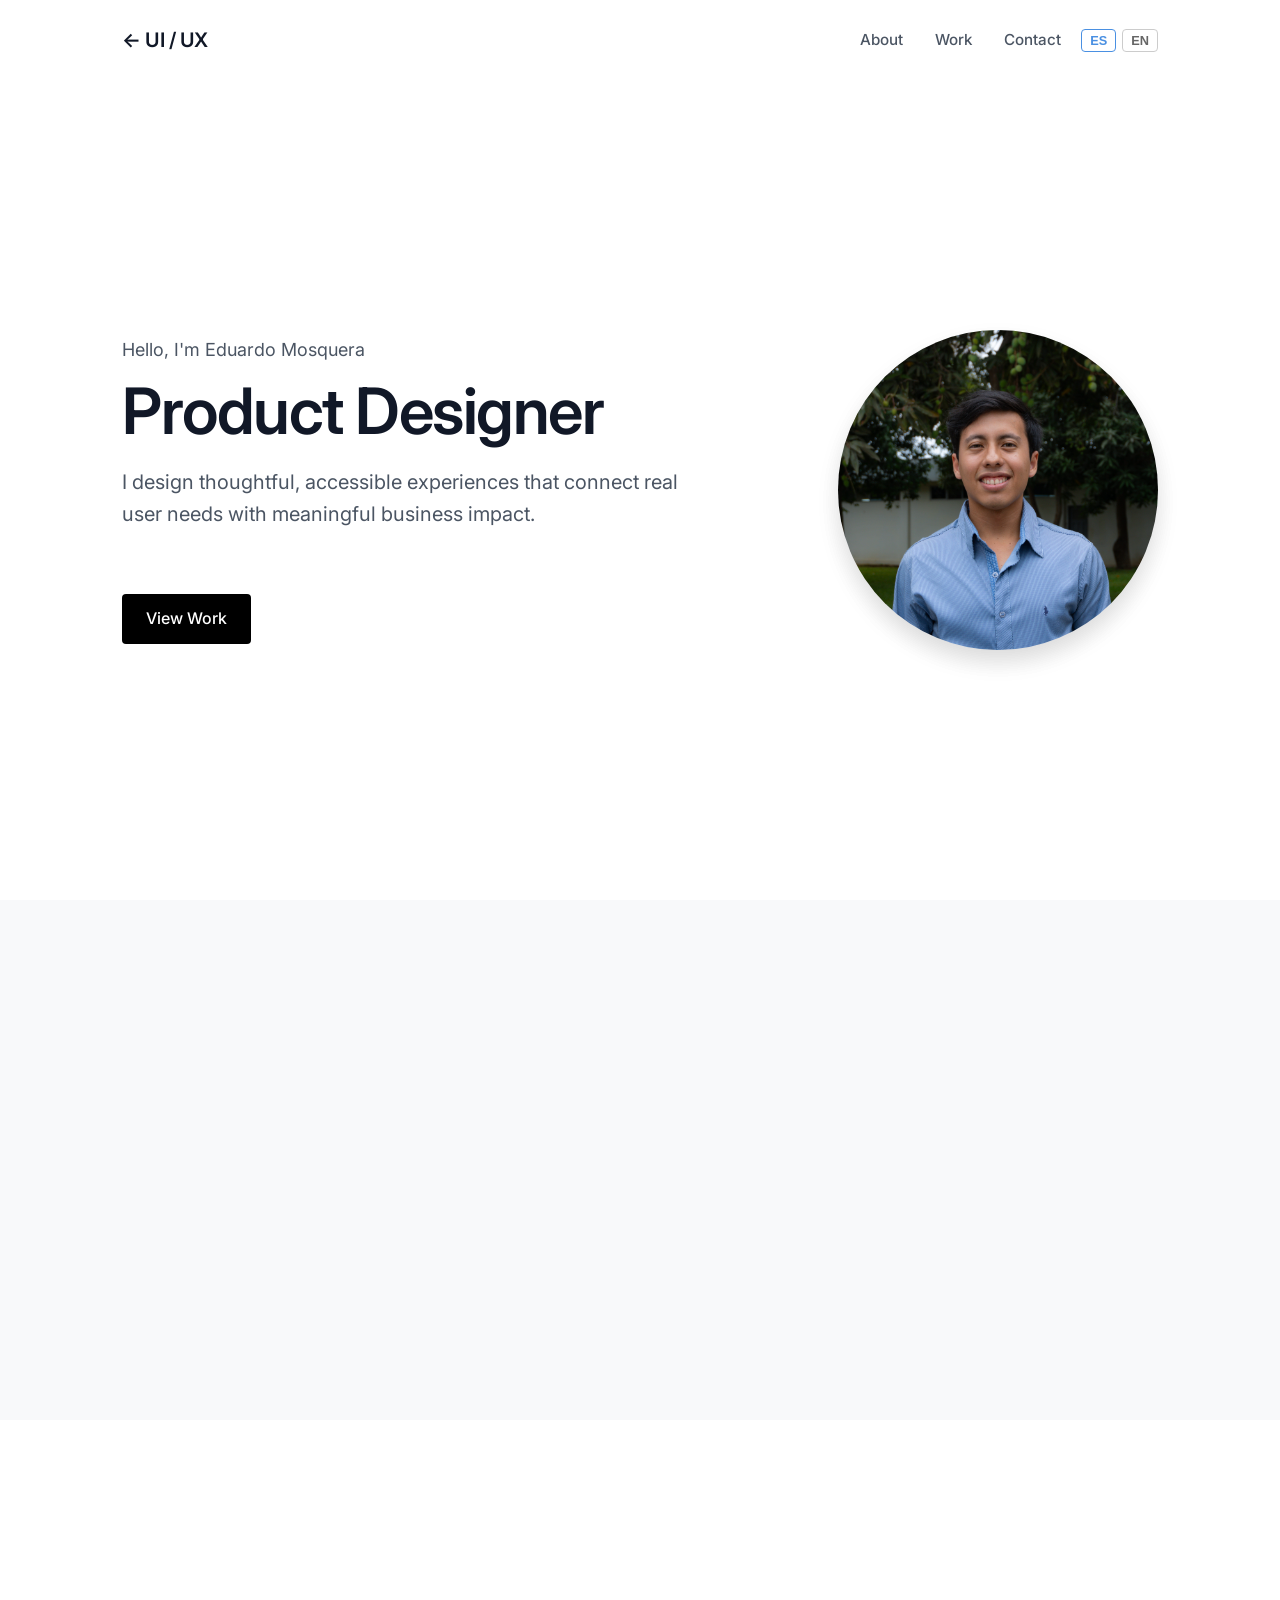
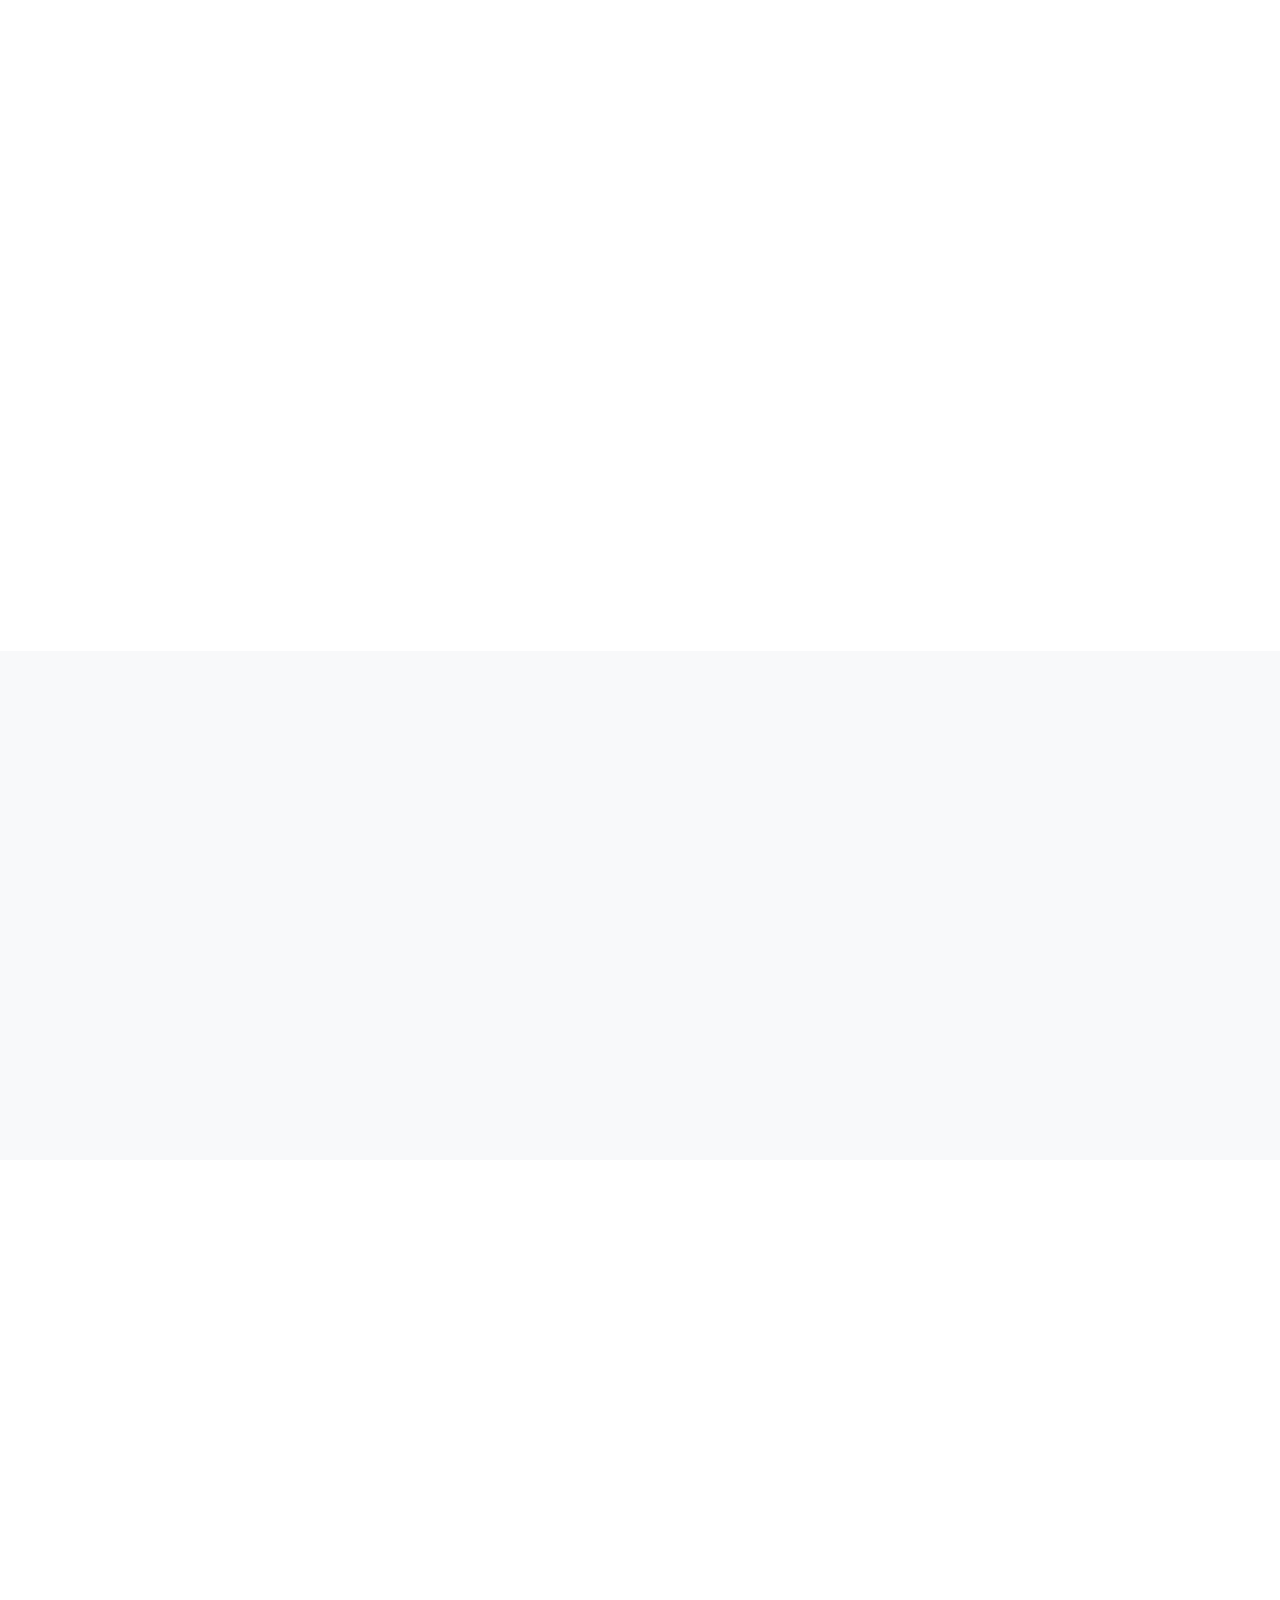
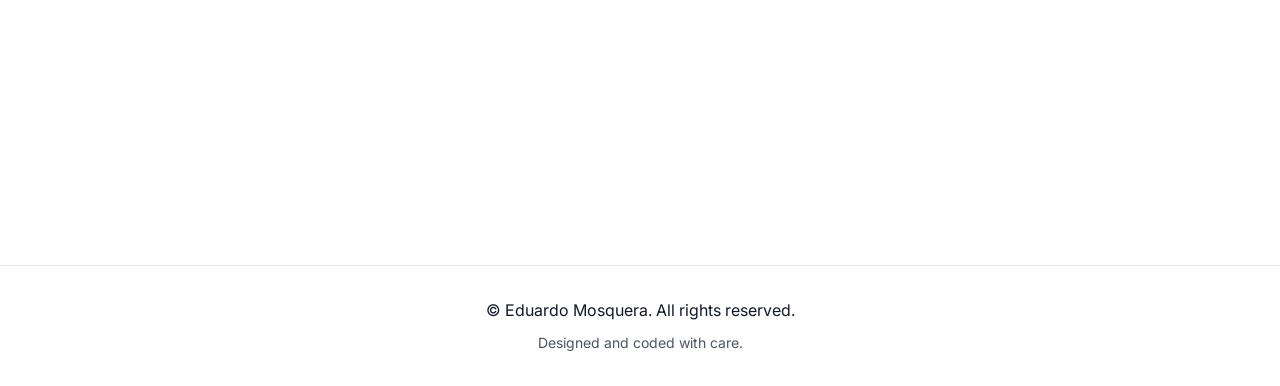
==== commit d74533c4: "Update index.html about me update" ====
--- a/index.html
+++ b/index.html
@@ -79,7 +79,7 @@
             I’m a multidisciplinary Product Designer who enjoys bringing structure to complexity. With experience in digital products and design systems, I focus on creating experiences that feel intuitive, accessible, and purposeful — not just visually appealing.
           </p>
           <p>
-            I care about structure. I care about usability. And I care about building things that actually make sense for the people using them and the teams behind them. Outside of work, I’m constantly curious. I like exploring how psychology, typography, and technology intersect, always looking for ways to make digital experiences feel more human.
+            I’m driven by a simple goal: making products that are genuinely useful, intuitive, and seamlessly integrated into people’s daily lives. I love taking complex problems and simplifying them into practical, high-impact solutions. Off-screen, I stay curious by experimenting with AI tools, bridging physical prototyping with digital design, drawing, and customizing die-cast cars—always finding better, more efficient ways to build.
           </p>
         </div>
       </div>
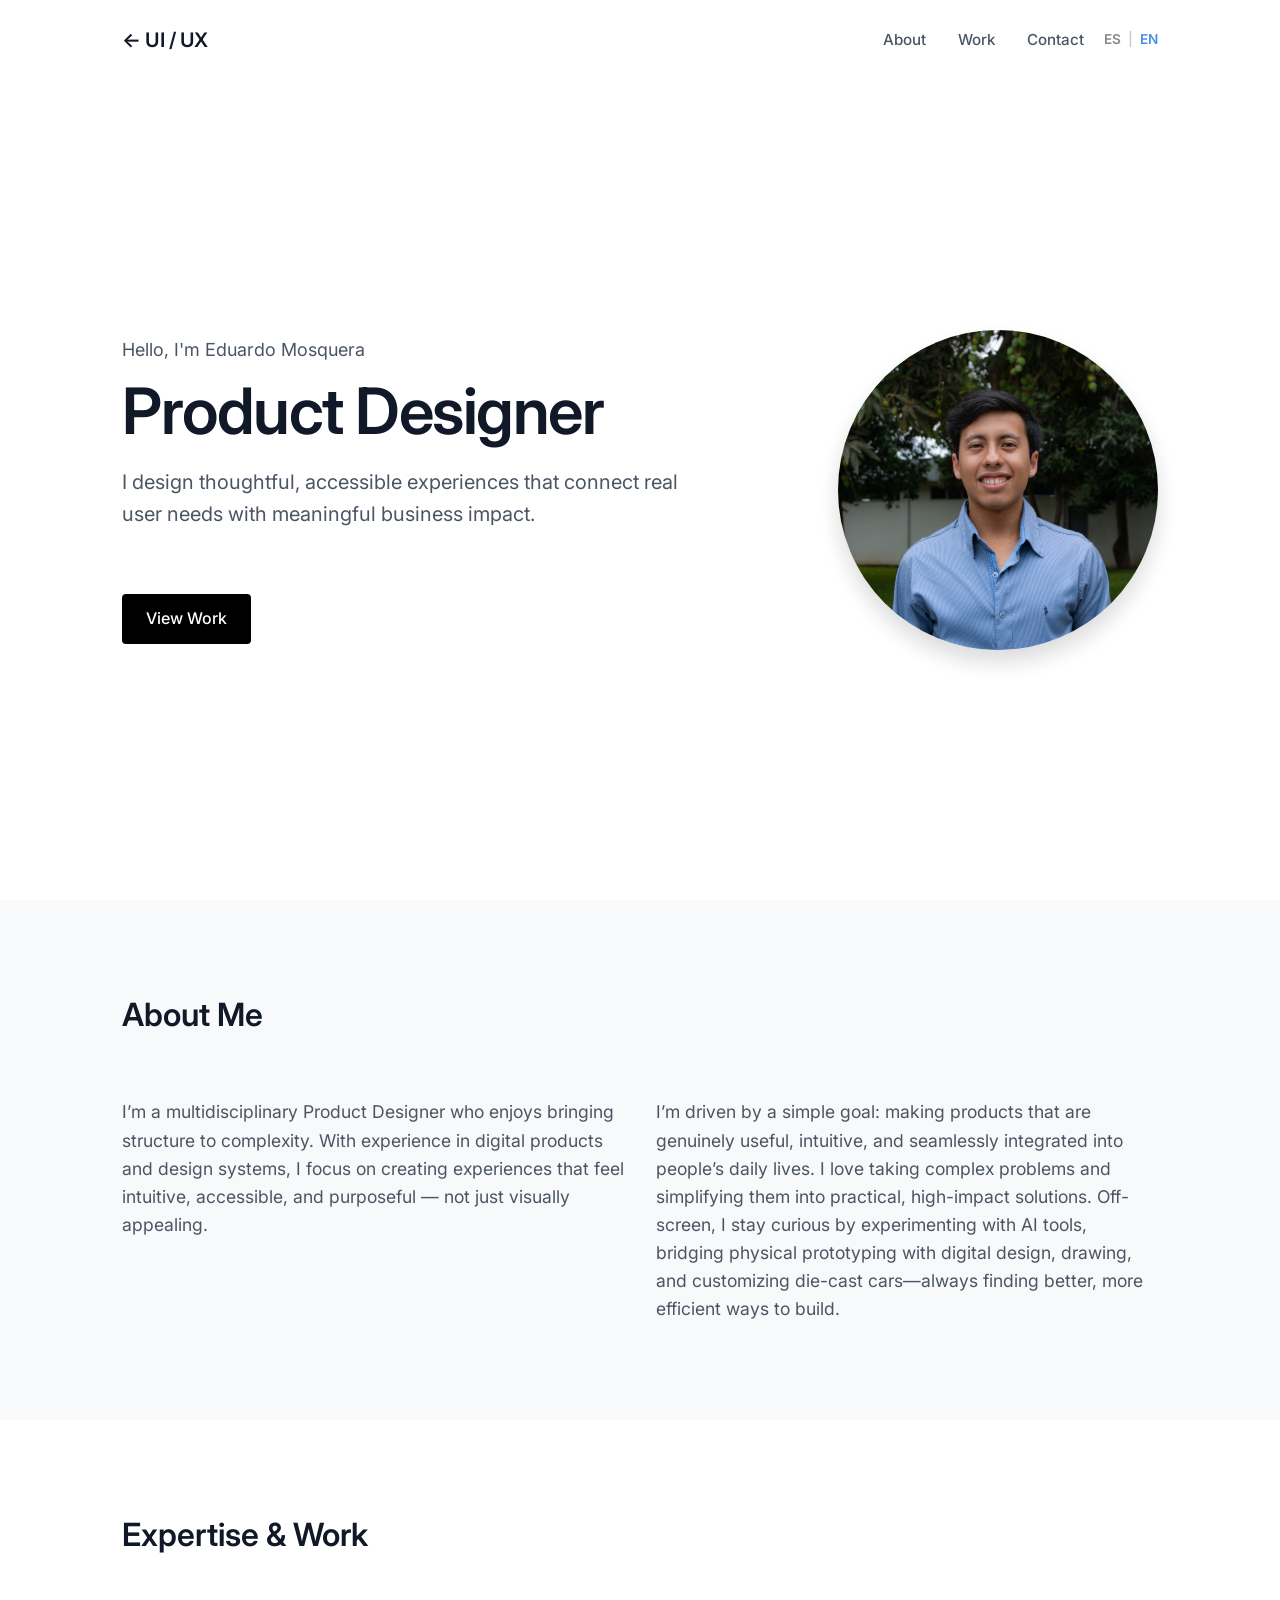
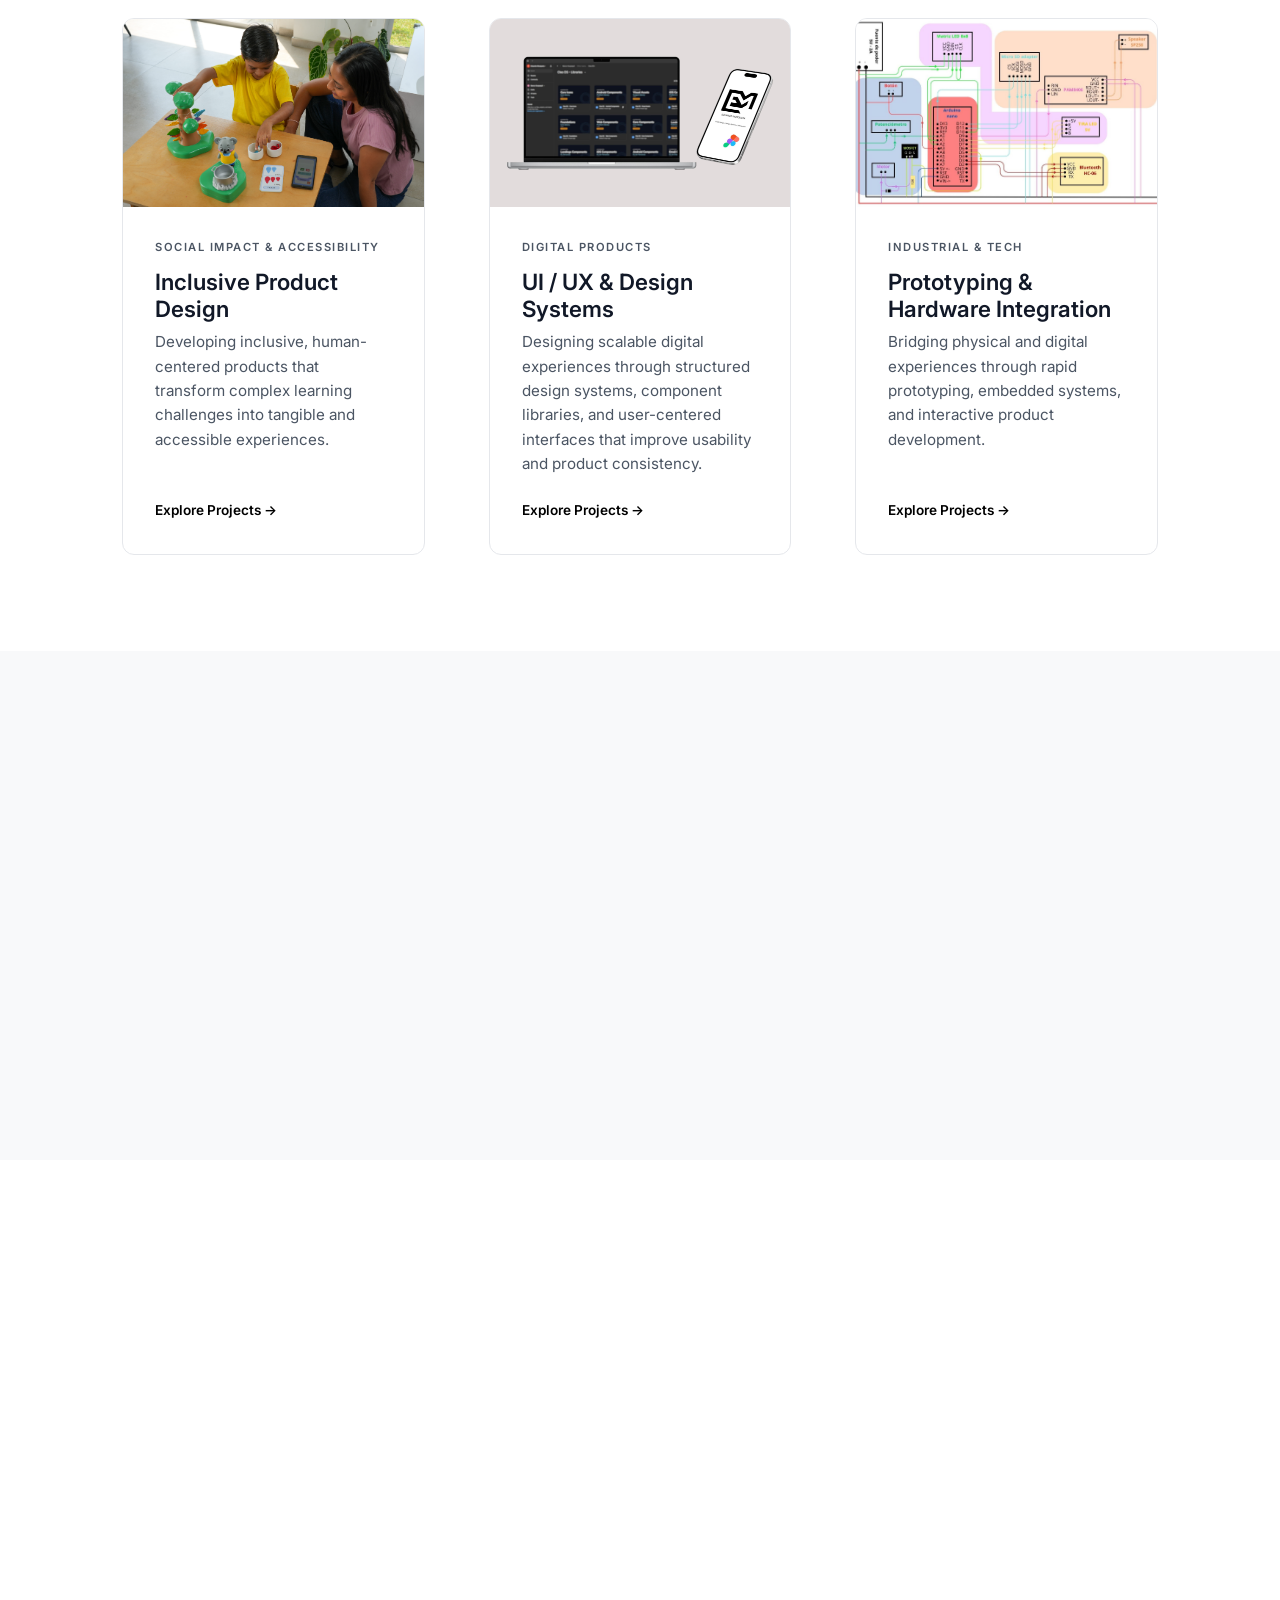
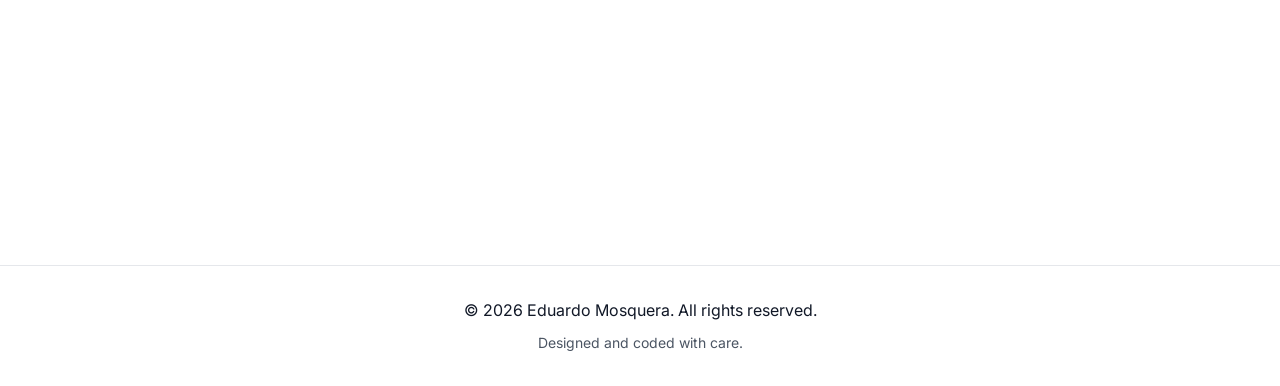
==== commit fb68637b: "Update index.html" ====
--- a/index.html
+++ b/index.html
@@ -15,15 +15,6 @@
 
   <link rel="icon" type="image/png" href="assets/images/favicon.png">
   <link rel="apple-touch-icon" href="assets/images/favicon.png">
-
-  <!-- Estilos para los botones de idioma y ocultar banners de Google -->
-  <style>
-    .goog-te-banner-frame.skiptranslate, .goog-te-gadget-icon { display: none !important; }
-    body { top: 0px !important; }
-    .goog-tooltip { display: none !important; }
-    .goog-tooltip:hover { display: none !important; }
-    .goog-text-highlight { background-color: transparent !important; box-shadow: none !important; }
-  </style>
 </head>
 <body>
 
@@ -37,14 +28,12 @@
           <li><a href="#contact">Contact</a></li>
         </ul>
 
-        <!-- BOTONES VISIBLES PARA EL USUARIO -->
-        <div class="lang-selector" style="display: flex; align-items: center; gap: 6px;">
-          <button onclick="translatePage('es')" class="lang-btn" style="background: none; border: 1px solid #4A90E2; color: #4A90E2; padding: 3px 8px; border-radius: 4px; cursor: pointer; font-weight: bold; font-size: 0.8rem;">ES</button>
-          <button onclick="translatePage('en')" class="lang-btn" style="background: none; border: 1px solid #ccc; color: #666; padding: 3px 8px; border-radius: 4px; cursor: pointer; font-weight: bold; font-size: 0.8rem;">EN</button>
+        <!-- CAMBIO DE IDIOMA ESTÁTICO LIMPIO -->
+        <div class="lang-switch" style="font-size: 0.85rem; font-weight: 600;">
+          <a href="index-es.html" style="color: #888; text-decoration: none;">ES</a>
+          <span style="color: #ccc; margin: 0 4px;">|</span>
+          <span style="color: #4A90E2;">EN</span>
         </div>
-
-        <!-- DIV OCULTO DONDE TRABAJA GOOGLE -->
-        <div id="google_translate_element" style="display:none;"></div>
       </nav>
     </div>
   </header>
@@ -205,42 +194,6 @@
     </div>
   </footer>
 
-<!-- SCRIPTS DE TRADUCCIÓN ROBUSTOS -->
-  <script type="text/javascript">
-    function googleTranslateElementInit() {
-      new google.translate.TranslateElement({
-        pageLanguage: 'en',
-        includedLanguages: 'es,en',
-        autoDisplay: false
-      }, 'google_translate_element');
-    }
-
-    function translatePage(lang) {
-      let attempts = 0;
-      const interval = setInterval(() => {
-        const select = document.querySelector('.goog-te-combo');
-        if (select) {
-          select.value = lang;
-          select.dispatchEvent(new Event('change'));
-          clearInterval(interval);
-        } else {
-          attempts++;
-          if (attempts > 10) { // Si pasa 1 segundo y no responde, fuerza la cookie
-            clearInterval(interval);
-            setTranslateCookie(lang);
-          }
-        }
-      }, 100);
-    }
-
-    function setTranslateCookie(lang) {
-      const domain = window.location.hostname;
-      document.cookie = `googtrans=/en/${lang}; path=/; domain=${domain}`;
-      document.cookie = `googtrans=/en/${lang}; path=/;`;
-      window.location.reload();
-    }
-  </script>
-  <script type="text/javascript" src="//translate.google.com/translate_a/element.js?cb=googleTranslateElementInit"></script>
-
+  <script src="script.js"></script>
 </body>
 </html>
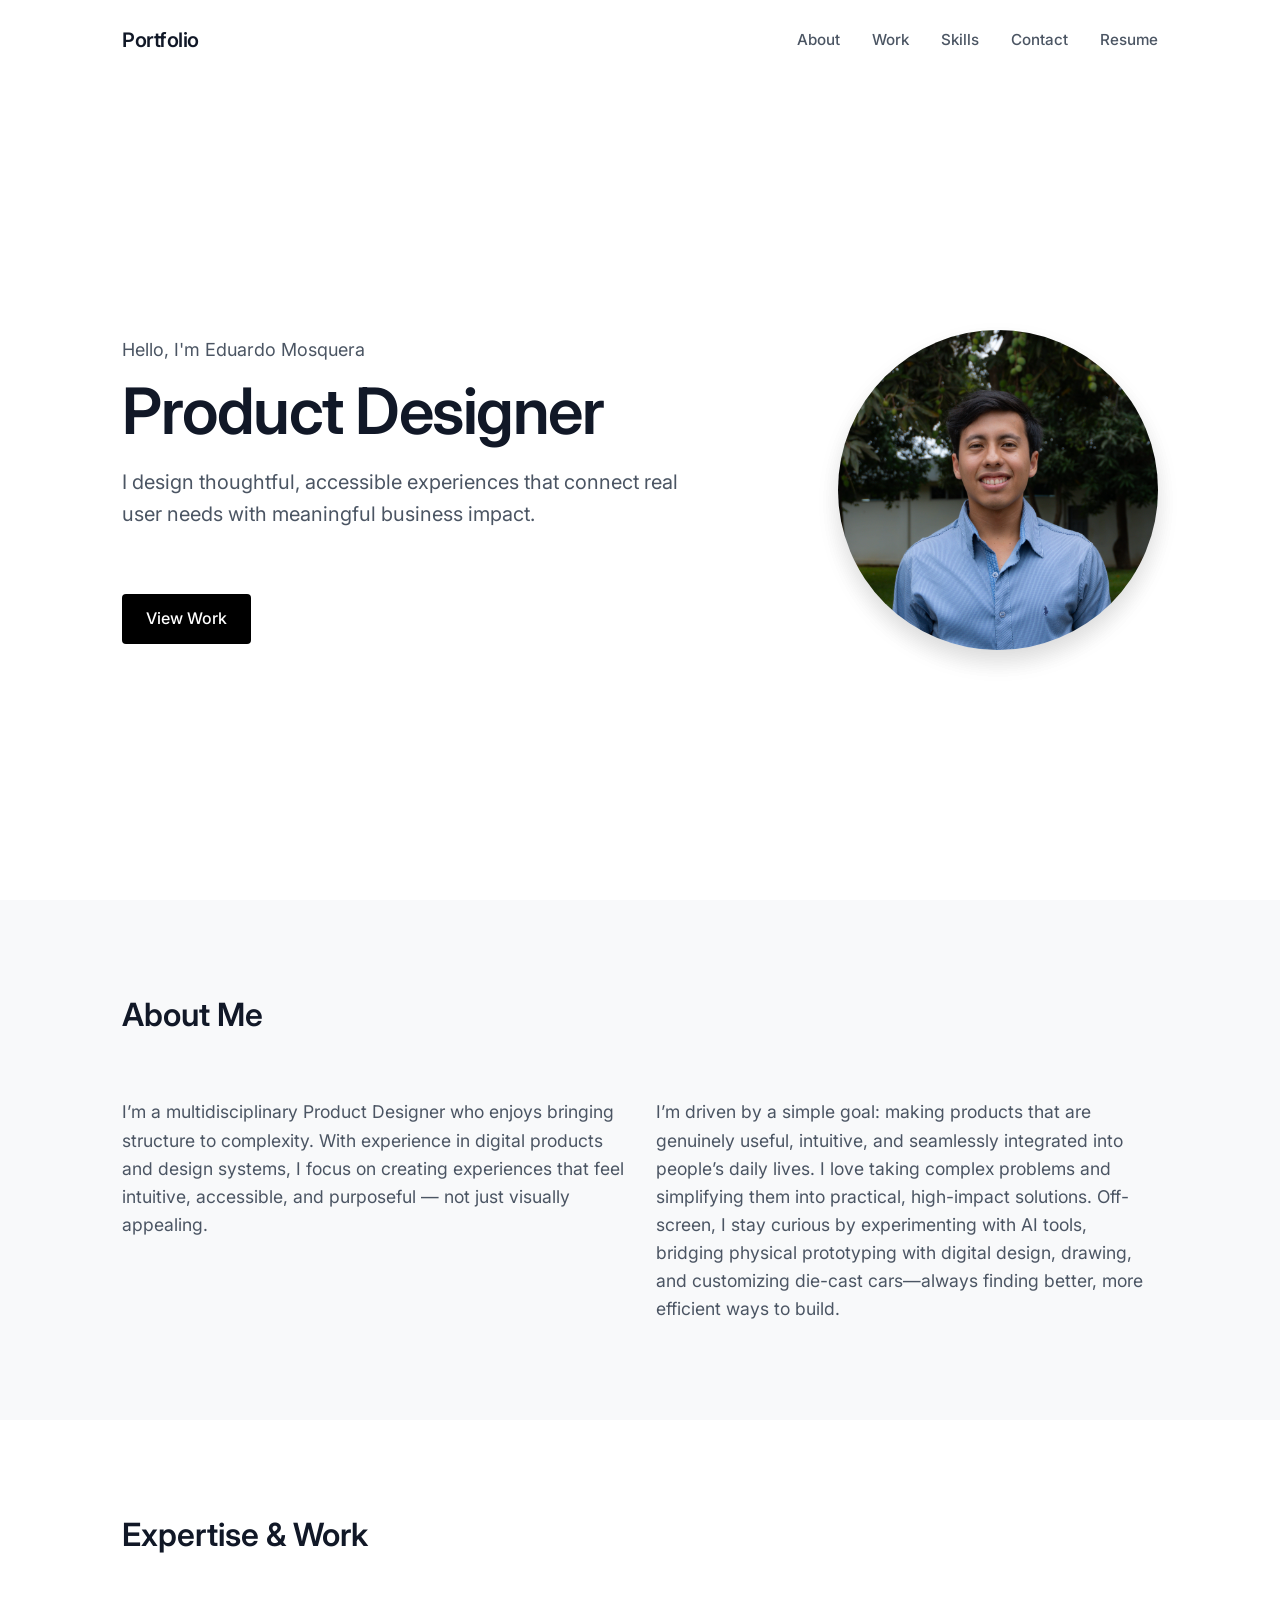
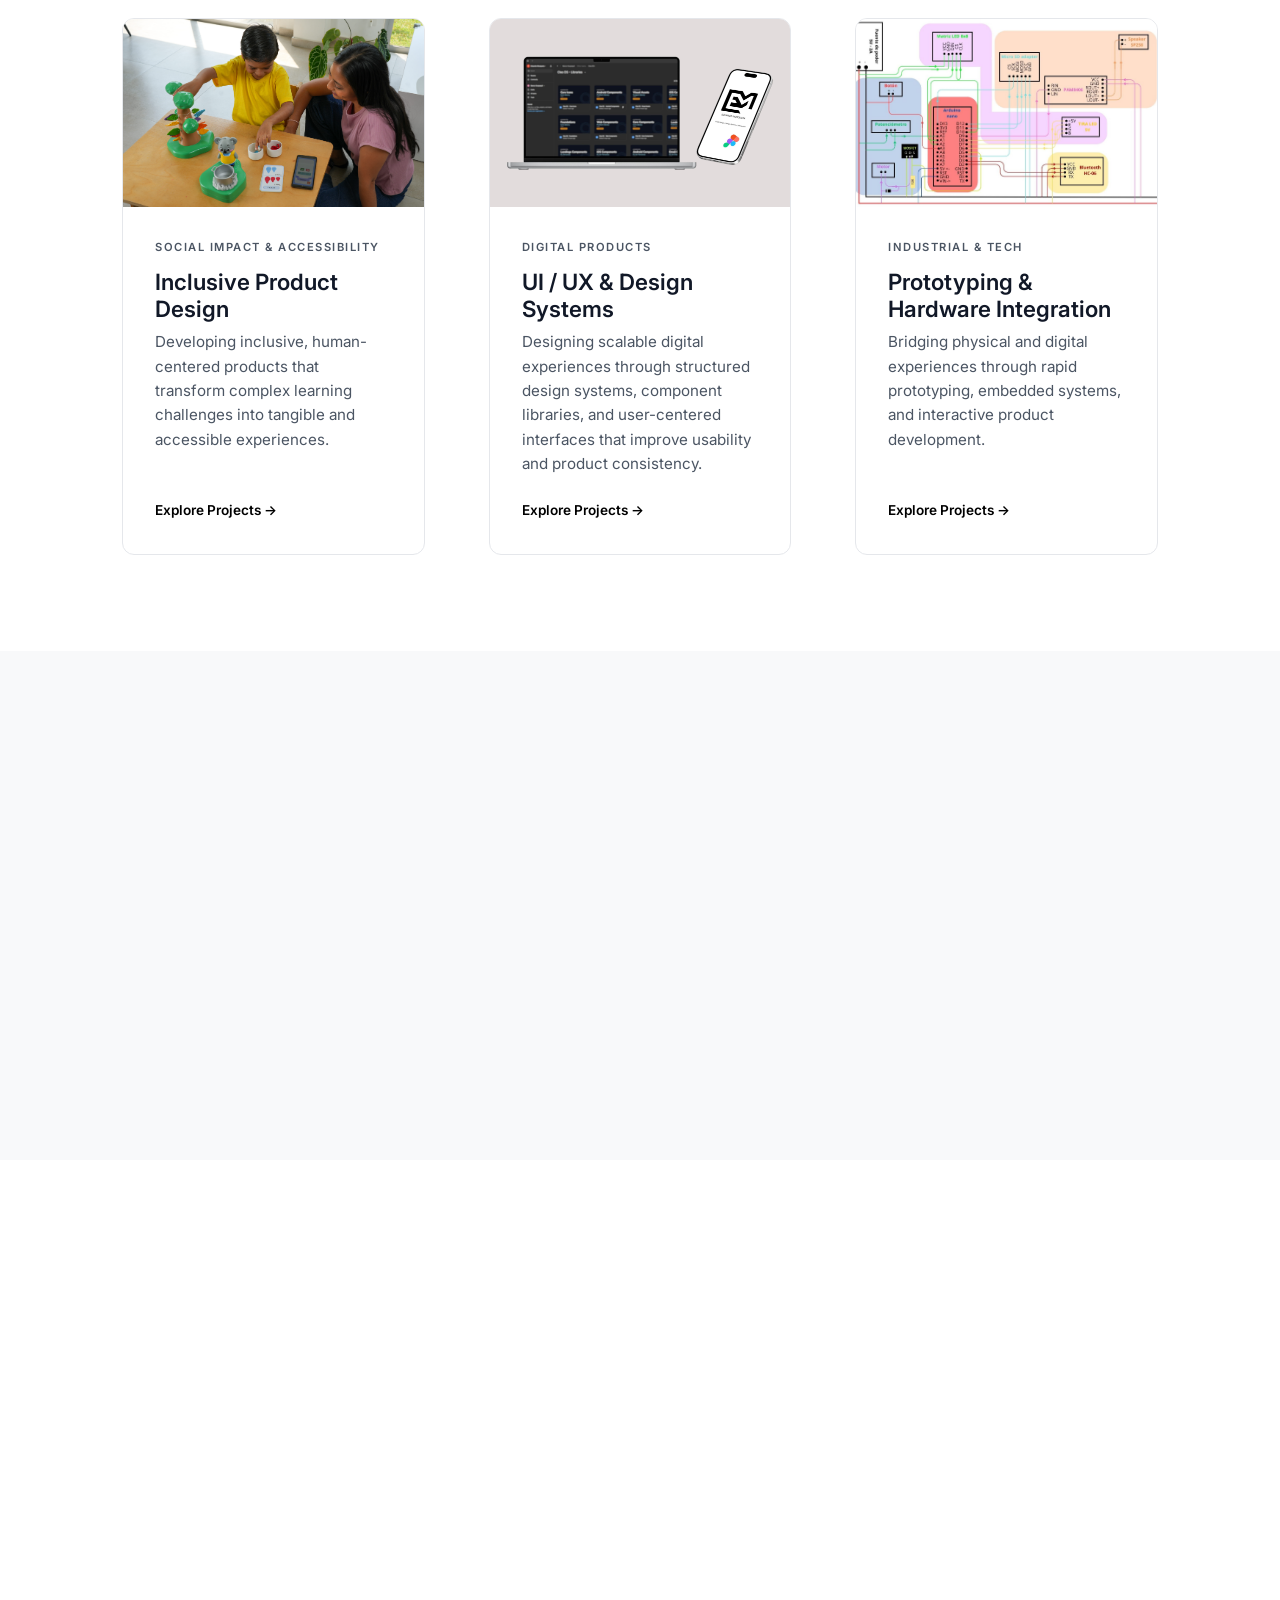
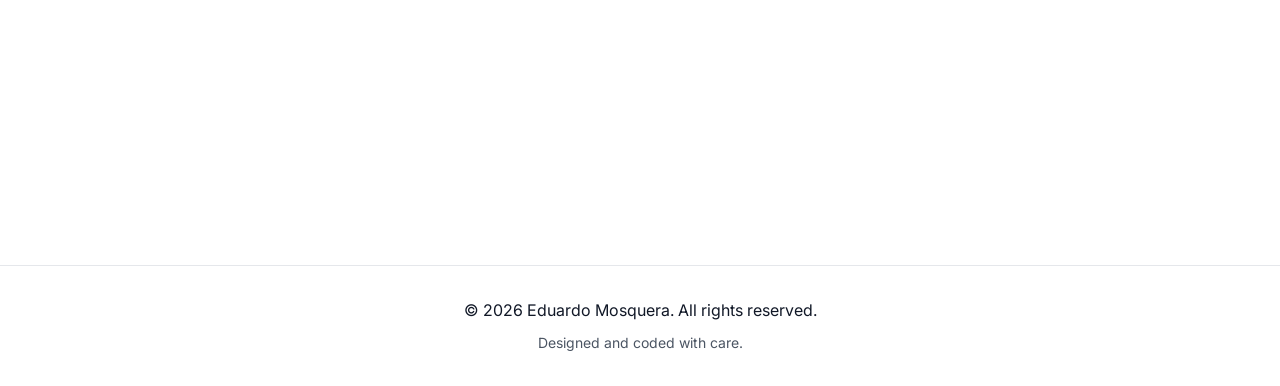
==== commit 6c05fdf1: "Update index.html" ====
--- a/index.html
+++ b/index.html
@@ -18,22 +18,17 @@
 </head>
 <body>
 
-  <header id="header">
+ <header id="header">
     <div class="container header-content">
-      <a href="category-ui-ux.html" class="logo">← UI / UX</a>
-      <nav style="display: flex; align-items: center; gap: 20px;">
-        <ul class="nav-links" style="margin: 0; padding: 0;">
+      <a href="#" class="logo">Portfolio</a>
+      <nav>
+        <ul class="nav-links">
           <li><a href="#about">About</a></li>
           <li><a href="#projects">Work</a></li>
+          <li><a href="#skills">Skills</a></li>
           <li><a href="#contact">Contact</a></li>
+          <li><a href="resume.html">Resume</a></li>
         </ul>
-
-        <!-- CAMBIO DE IDIOMA ESTÁTICO LIMPIO -->
-        <div class="lang-switch" style="font-size: 0.85rem; font-weight: 600;">
-          <a href="index-es.html" style="color: #888; text-decoration: none;">ES</a>
-          <span style="color: #ccc; margin: 0 4px;">|</span>
-          <span style="color: #4A90E2;">EN</span>
-        </div>
       </nav>
     </div>
   </header>
